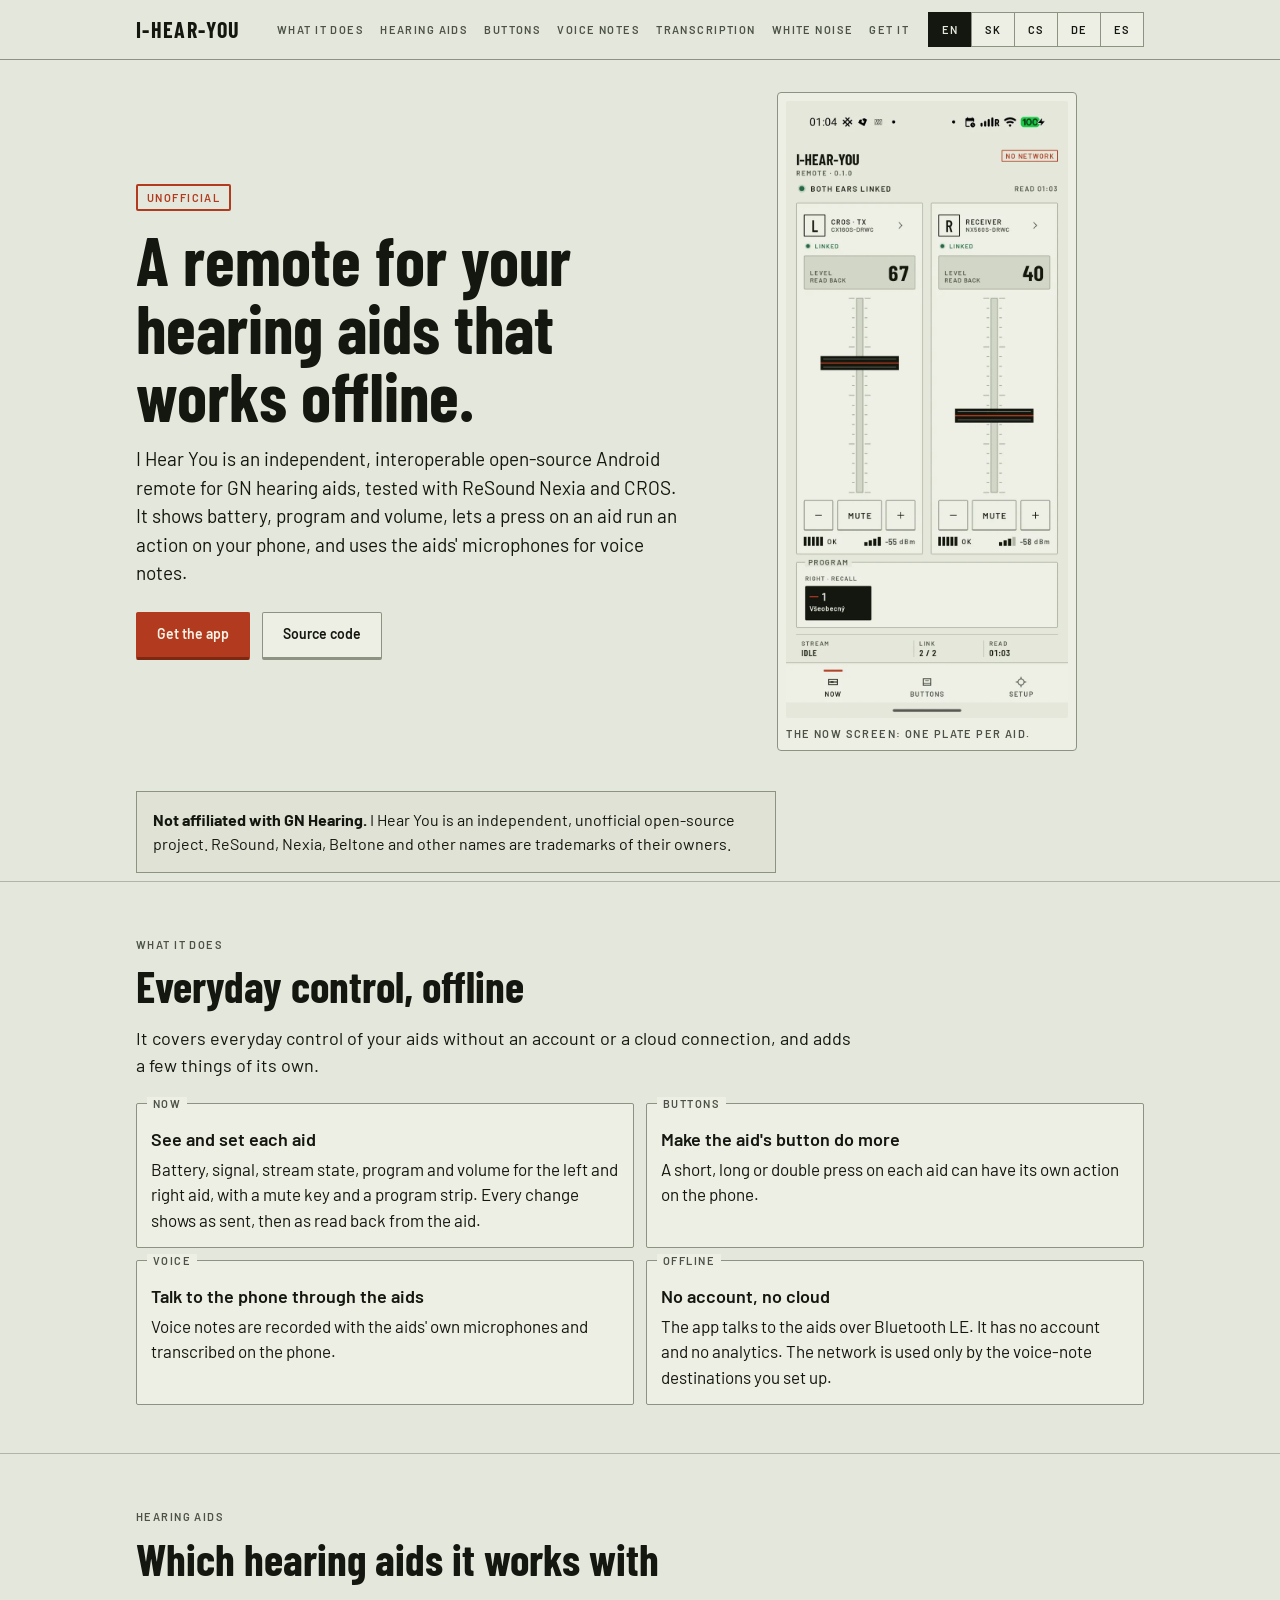
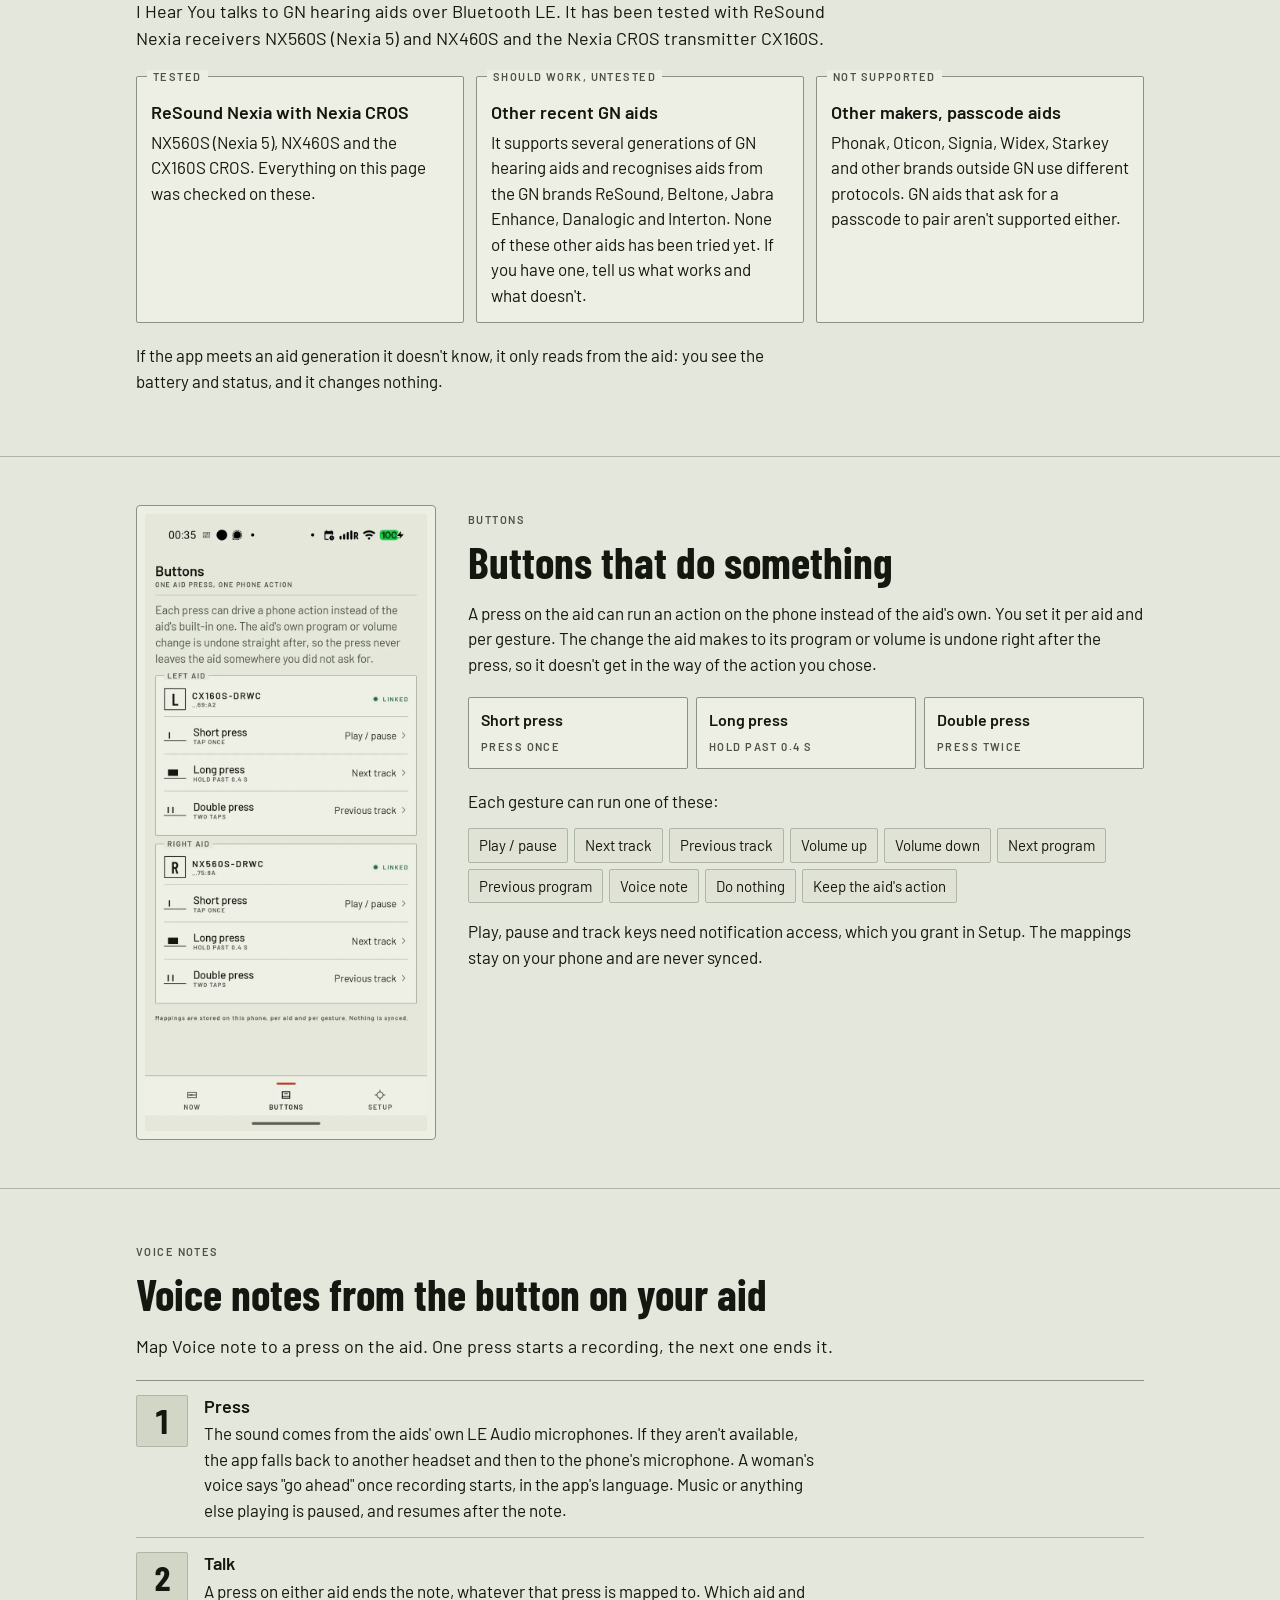
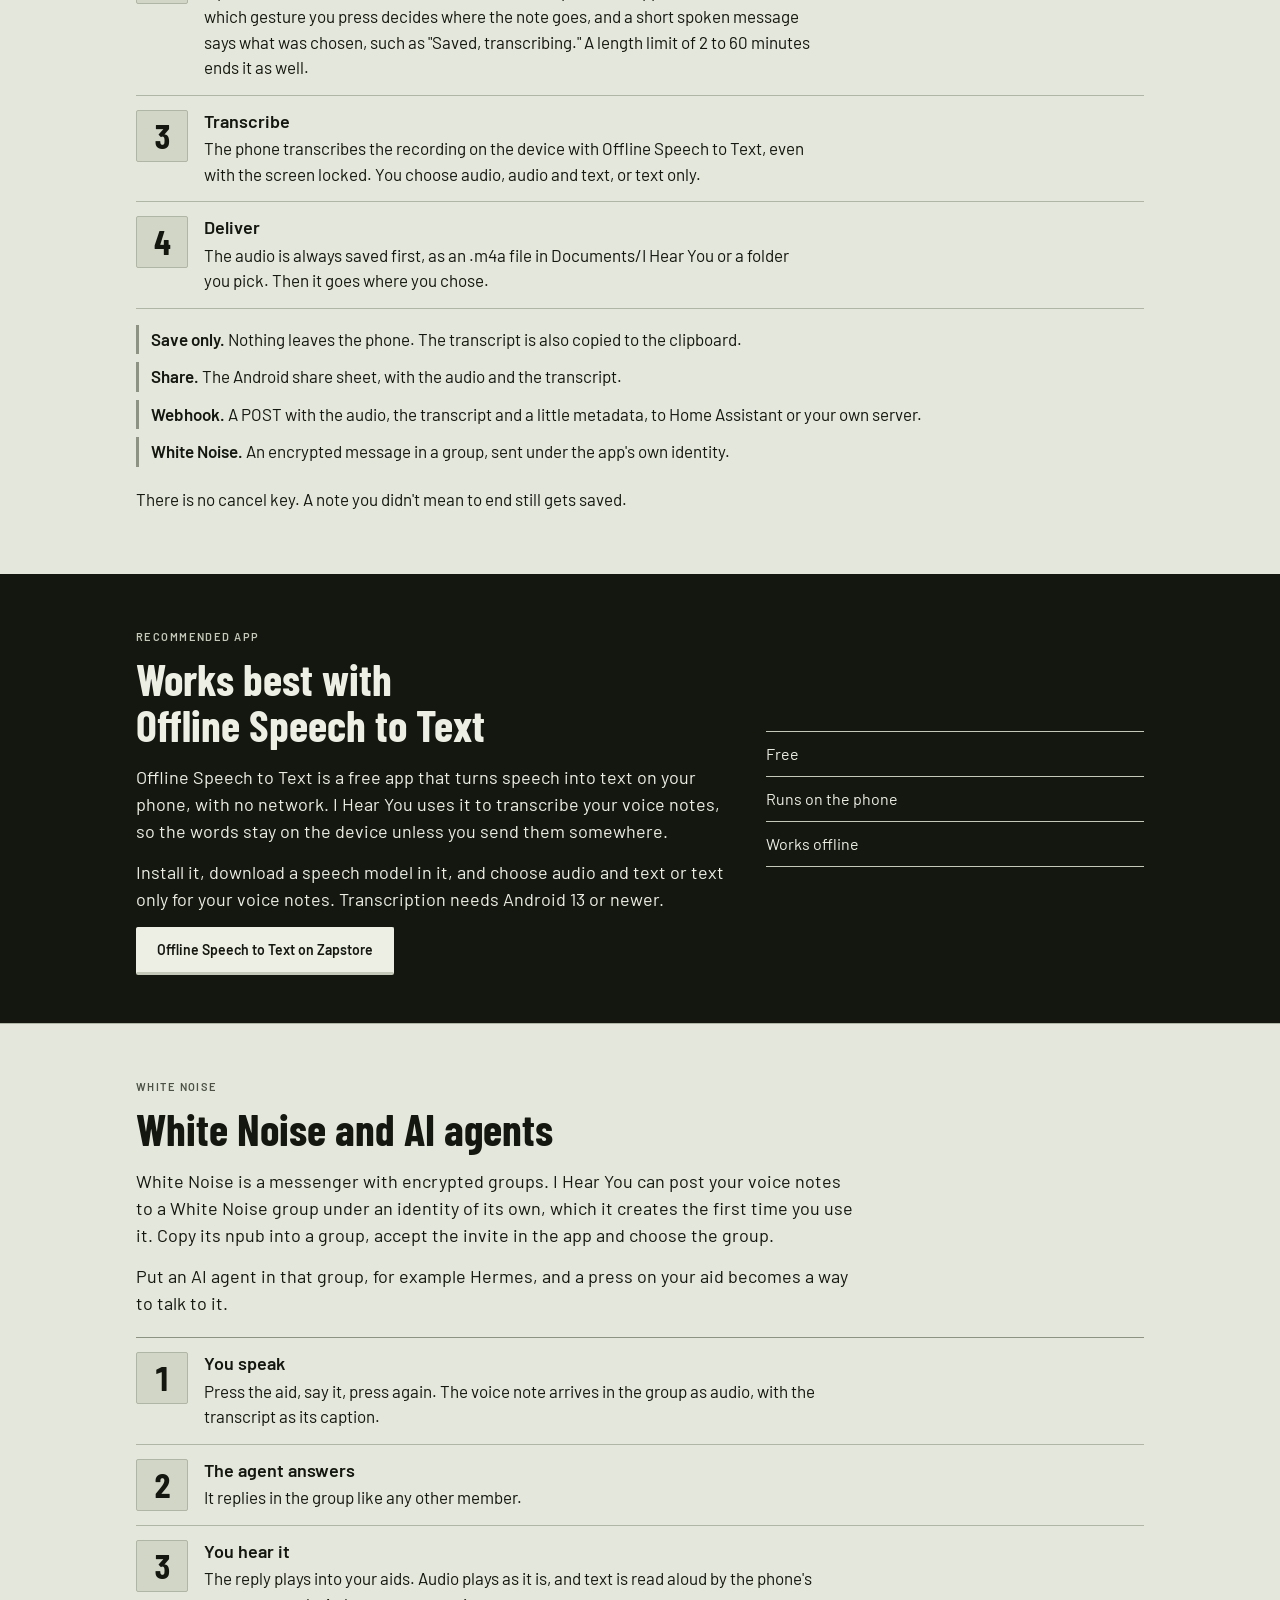
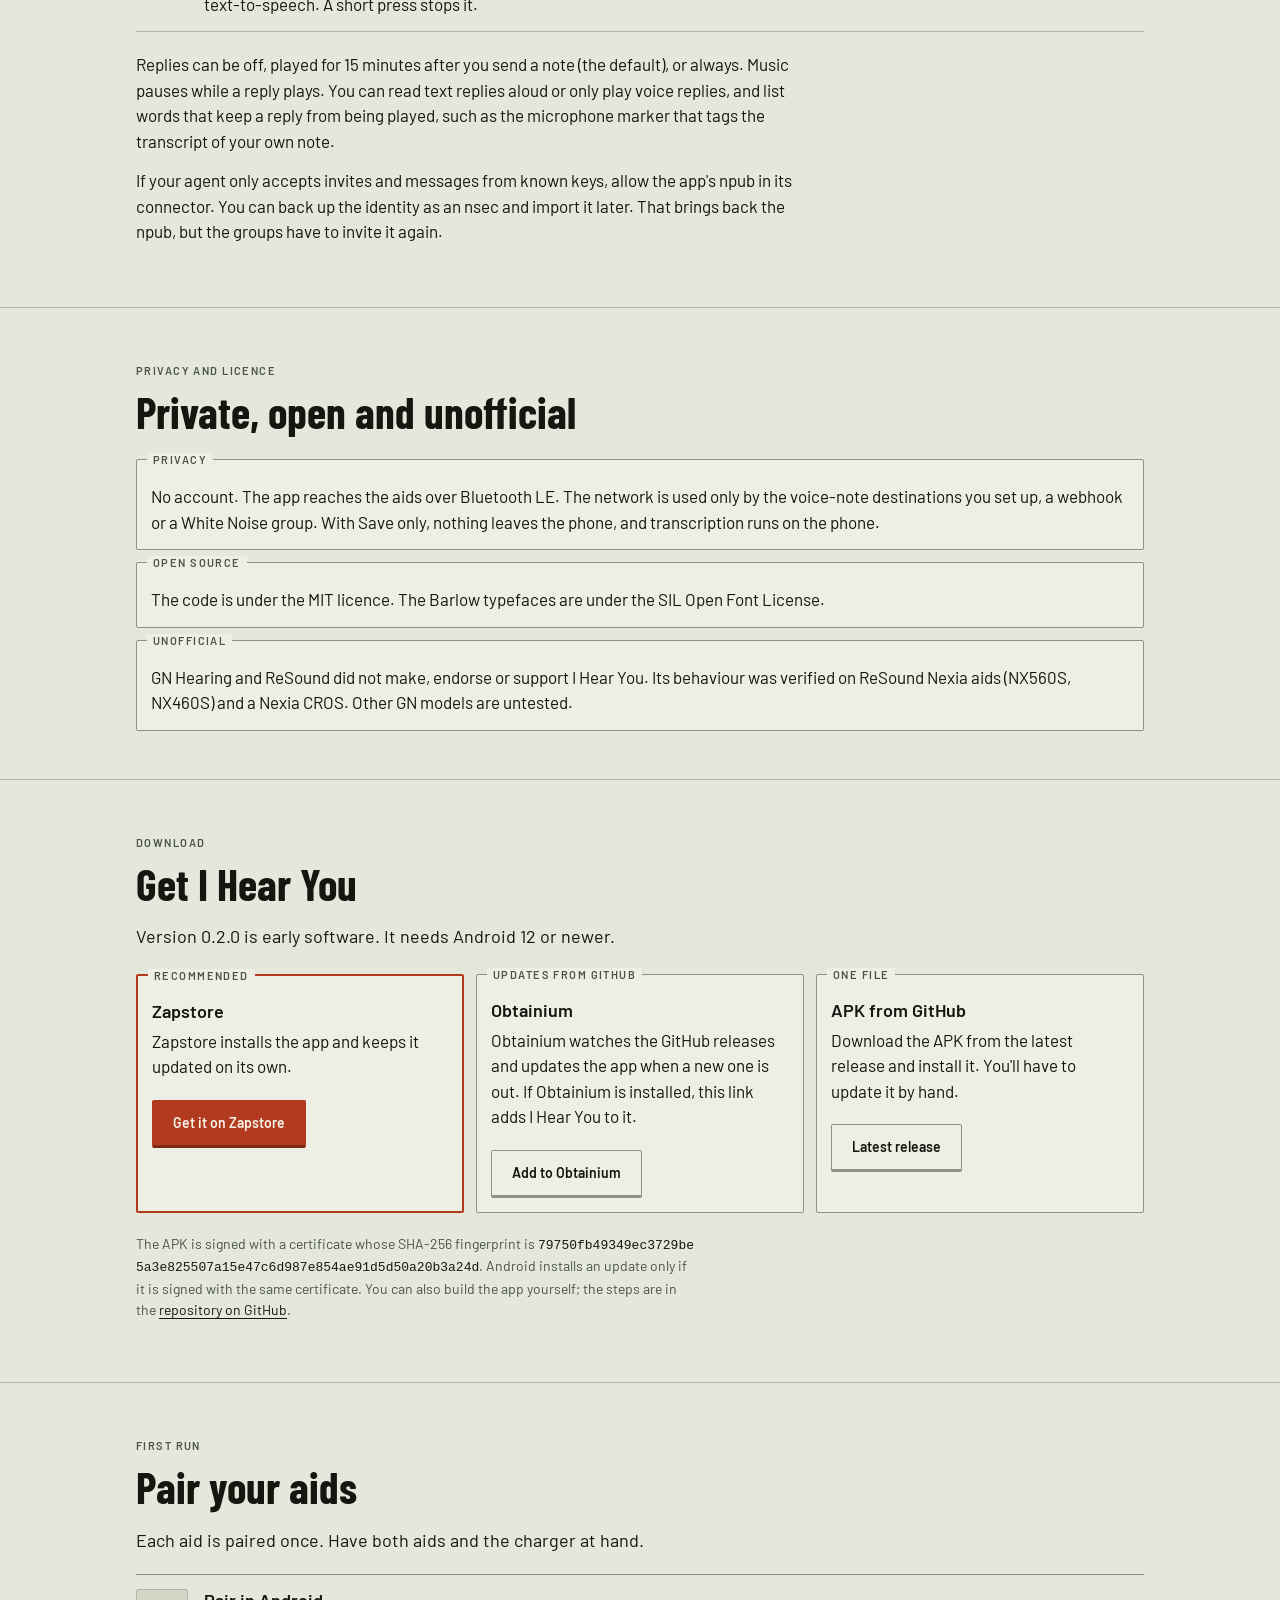
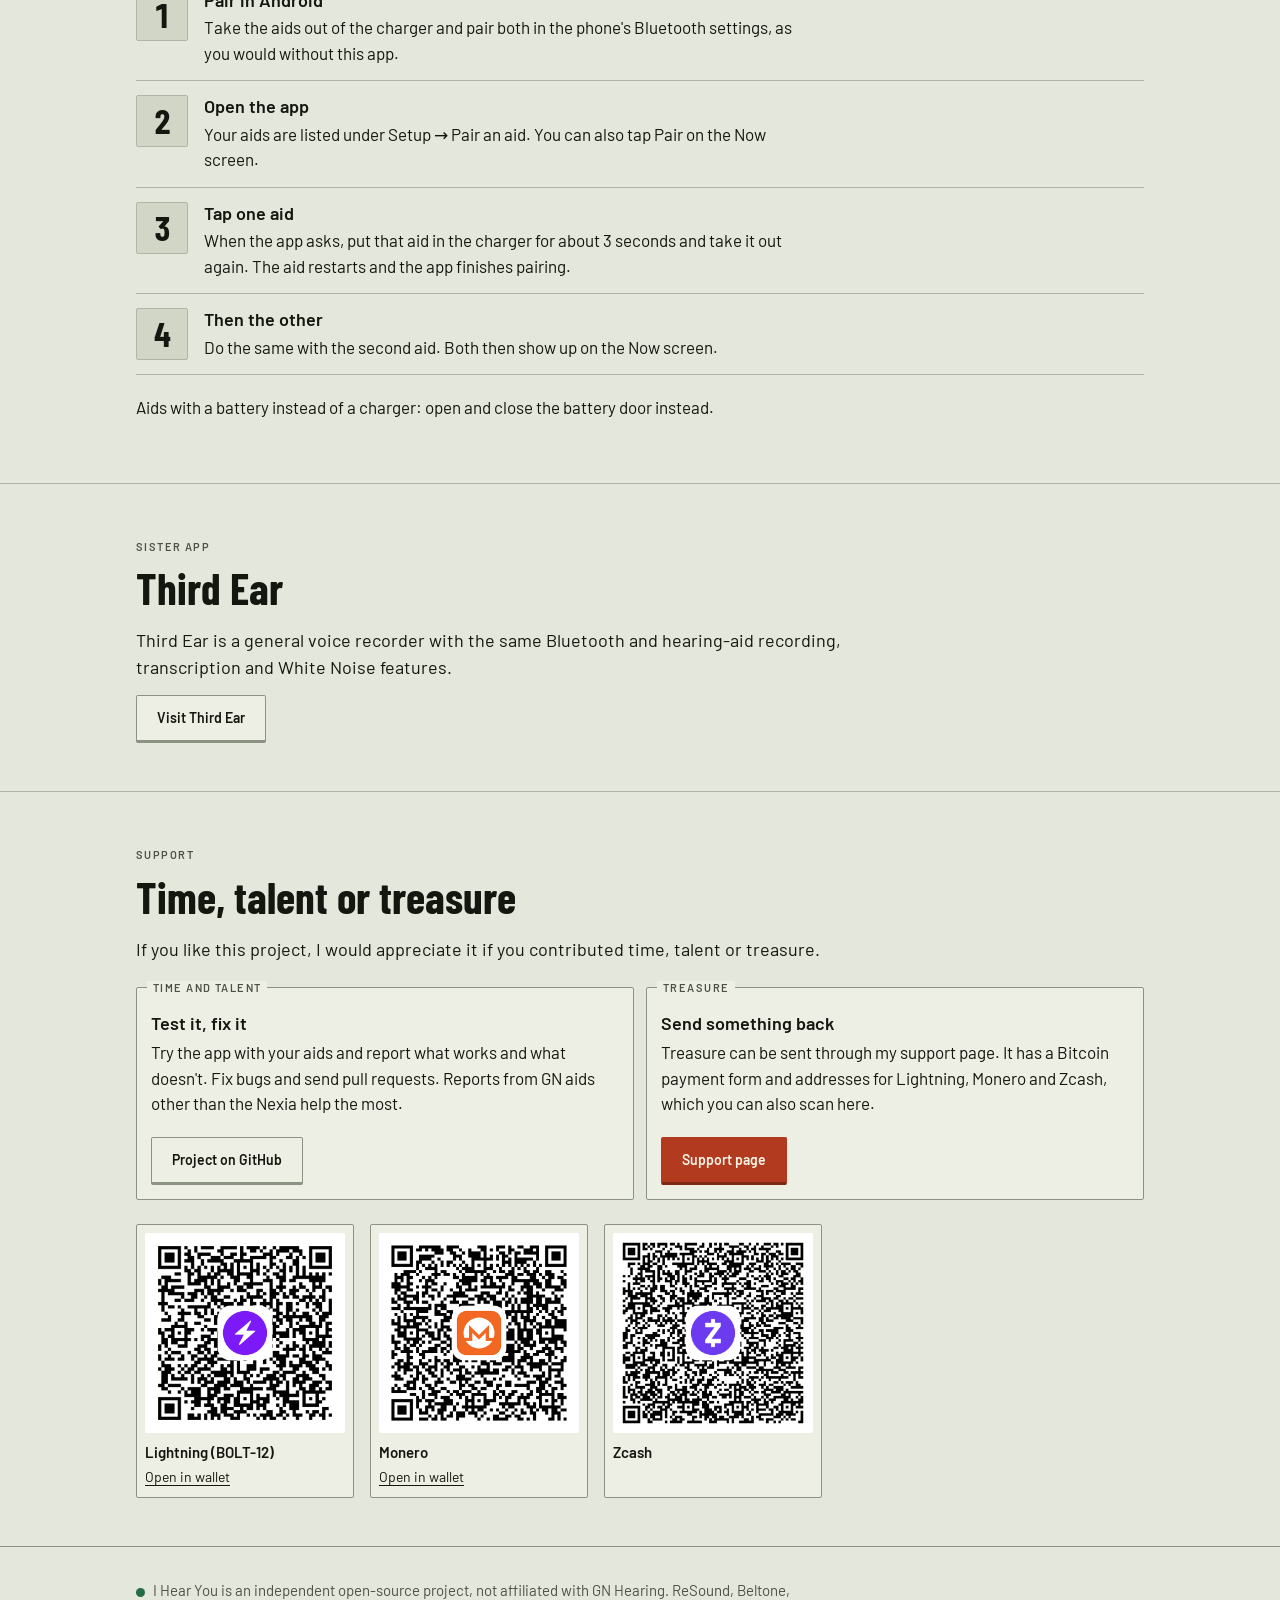
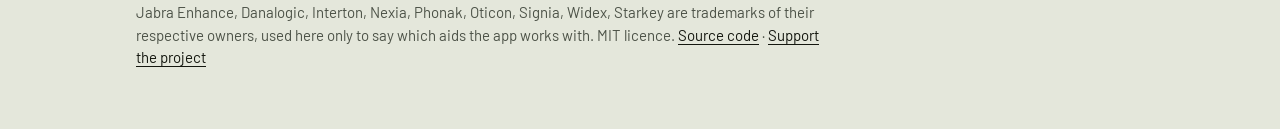
==== website/index.html @ fbbc18d4 "I-Hear-You 0.2.0 Open-source Android remote for GN hearing aids: volume, mute, programs, battery, th" ====
<!doctype html>
<html lang="en">
<head>
<meta charset="utf-8">
<meta name="viewport" content="width=device-width, initial-scale=1">
<title>I Hear You: an offline remote for GN / ReSound hearing aids</title>
<meta name="description" content="Independent, interoperable open-source Android remote for GN hearing aids; works with ReSound Nexia and CROS. No account, works offline. Button mapping, voice notes recorded through the aids, transcribed on the phone.">
<meta name="color-scheme" content="light dark">
<meta name="theme-color" content="#E4E7DB" media="(prefers-color-scheme: light)">
<meta name="theme-color" content="#15180F" media="(prefers-color-scheme: dark)">
<meta property="og:title" content="I Hear You: an offline remote for GN / ReSound hearing aids">
<meta property="og:description" content="Independent, interoperable open-source Android remote for GN hearing aids; works with ReSound Nexia and CROS. No account, works offline. Button mapping, voice notes recorded through the aids, transcribed on the phone.">
<meta property="og:type" content="website">
<link rel="canonical" href="https://jooray.github.io/i-hear-you/">
<link rel="alternate" hreflang="en" href="https://jooray.github.io/i-hear-you/">
<link rel="alternate" hreflang="sk" href="https://jooray.github.io/i-hear-you/sk/">
<link rel="alternate" hreflang="cs" href="https://jooray.github.io/i-hear-you/cs/">
<link rel="alternate" hreflang="de" href="https://jooray.github.io/i-hear-you/de/">
<link rel="alternate" hreflang="es" href="https://jooray.github.io/i-hear-you/es/">
<link rel="alternate" hreflang="x-default" href="https://jooray.github.io/i-hear-you/">
<link rel="preload" href="fonts/barlow_condensed_bold.ttf" as="font" type="font/ttf" crossorigin>
<link rel="stylesheet" href="css/site.css">
</head>
<body>
<a class="skip" href="#main">Skip to content</a>
<header class="top"><div class="wrap">
<a class="wordmark" href="#top" id="top">I-Hear-You</a>
<nav class="nav"><a href="#what">What it does</a><a href="#aids">Hearing aids</a><a href="#buttons">Buttons</a><a href="#voice">Voice notes</a><a href="#ostt">Transcription</a><a href="#whitenoise">White Noise</a><a href="#get">Get it</a></nav>
<div class="lang" role="group" aria-label="Language"><span aria-current="true" lang="en">EN</span><a href="sk/index.html" hreflang="sk" lang="sk" title="Slovenčina">SK</a><a href="cs/index.html" hreflang="cs" lang="cs" title="Čeština">CS</a><a href="de/index.html" hreflang="de" lang="de" title="Deutsch">DE</a><a href="es/index.html" hreflang="es" lang="es" title="Español">ES</a></div>
</div></header>
<main id="main">
<div class="hero"><div class="wrap">
<div>
<span class="stamp">Unofficial</span>
<h1>A remote for your hearing aids that works offline.</h1>
<p class="lead">I Hear You is an independent, interoperable open-source Android remote for GN hearing aids, tested with ReSound Nexia and CROS. It shows battery, program and volume, lets a press on an aid run an action on your phone, and uses the aids&#x27; microphones for voice notes.</p>
<div class="keys">
<a class="key primary" href="#get">Get the app</a>
<a class="key" href="https://github.com/jooray/i-hear-you">Source code</a></div>
</div>
<figure class="shot" style="margin:0 auto"><picture><source srcset="img/now-dark.webp" media="(prefers-color-scheme: dark)"><img src="img/now-light.webp" width="720" height="1575" alt="The Now screen of I Hear You: two aid channels at levels 67 and 40, mute and plus/minus keys, a program strip." decoding="async"></picture><figcaption class="label shot-cap">The Now screen: one plate per aid.</figcaption></figure>
</div></div>
<div class="notice-wrap"><div class="wrap"><p class="notice" role="note"><strong>Not affiliated with GN Hearing.</strong> I Hear You is an independent, unofficial open-source project. ReSound, Nexia, Beltone and other names are trademarks of their owners.</p></div></div>

<section id="what"><div class="wrap">
<span class="label">What it does</span>
<h2>Everyday control, offline</h2>
<p class="intro">It covers everyday control of your aids without an account or a cloud connection, and adds a few things of its own.</p>
<div class="grid two"><div class="plate"><span class="label">Now</span><h3>See and set each aid</h3><p>Battery, signal, stream state, program and volume for the left and right aid, with a mute key and a program strip. Every change shows as sent, then as read back from the aid.</p></div><div class="plate"><span class="label">Buttons</span><h3>Make the aid&#x27;s button do more</h3><p>A short, long or double press on each aid can have its own action on the phone.</p></div><div class="plate"><span class="label">Voice</span><h3>Talk to the phone through the aids</h3><p>Voice notes are recorded with the aids&#x27; own microphones and transcribed on the phone.</p></div><div class="plate"><span class="label">Offline</span><h3>No account, no cloud</h3><p>The app talks to the aids over Bluetooth LE. It has no account and no analytics. The network is used only by the voice-note destinations you set up.</p></div></div>
</div></section>

<section id="aids"><div class="wrap">
<span class="label">Hearing aids</span>
<h2>Which hearing aids it works with</h2>
<p class="intro">I Hear You talks to GN hearing aids over Bluetooth LE. It has been tested with ReSound Nexia receivers NX560S (Nexia 5) and NX460S and the Nexia CROS transmitter CX160S.</p>
<div class="grid three"><div class="plate"><span class="label">Tested</span><h3>ReSound Nexia with Nexia CROS</h3><p>NX560S (Nexia 5), NX460S and the CX160S CROS. Everything on this page was checked on these.</p></div><div class="plate"><span class="label">Should work, untested</span><h3>Other recent GN aids</h3><p>It supports several generations of GN hearing aids and recognises aids from the GN brands ReSound, Beltone, Jabra Enhance, Danalogic and Interton. None of these other aids has been tried yet. If you have one, tell us what works and what doesn&#x27;t.</p></div><div class="plate"><span class="label">Not supported</span><h3>Other makers, passcode aids</h3><p>Phonak, Oticon, Signia, Widex, Starkey and other brands outside GN use different protocols. GN aids that ask for a passcode to pair aren&#x27;t supported either.</p></div></div>
<p style="margin-top:20px">If the app meets an aid generation it doesn&#x27;t know, it only reads from the aid: you see the battery and status, and it changes nothing.</p>
</div></section>

<section id="buttons"><div class="wrap split rev">
<figure class="shot"><picture><source srcset="img/buttons-dark.webp" media="(prefers-color-scheme: dark)"><img src="img/buttons-light.webp" width="720" height="1575" alt="The Buttons screen: for the left and right aid, a short press mapped to play / pause, a long press to next track, a double press to previous track." loading="lazy" decoding="async"></picture></figure>
<div>
<span class="label">Buttons</span>
<h2>Buttons that do something</h2>
<p>A press on the aid can run an action on the phone instead of the aid&#x27;s own. You set it per aid and per gesture. The change the aid makes to its program or volume is undone right after the press, so it doesn&#x27;t get in the way of the action you chose.</p>
<ul class="gestures"><li><b>Short press</b><span class="label">press once</span></li><li><b>Long press</b><span class="label">hold past 0.4 s</span></li><li><b>Double press</b><span class="label">press twice</span></li></ul>
<p>Each gesture can run one of these:</p>
<ul class="chips"><li>Play / pause</li><li>Next track</li><li>Previous track</li><li>Volume up</li><li>Volume down</li><li>Next program</li><li>Previous program</li><li>Voice note</li><li>Do nothing</li><li>Keep the aid&#x27;s action</li></ul>
<p style="margin-top:16px">Play, pause and track keys need notification access, which you grant in Setup. The mappings stay on your phone and are never synced.</p>
</div>
</div></section>

<section id="voice"><div class="wrap">
<span class="label">Voice notes</span>
<h2>Voice notes from the button on your aid</h2>
<p class="intro">Map Voice note to a press on the aid. One press starts a recording, the next one ends it.</p>
<ol class="rows"><li><span class="num" aria-hidden="true">1</span><h3>Press</h3><p>The sound comes from the aids&#x27; own LE Audio microphones. If they aren&#x27;t available, the app falls back to another headset and then to the phone&#x27;s microphone. A woman&#x27;s voice says &quot;go ahead&quot; once recording starts, in the app&#x27;s language. Music or anything else playing is paused, and resumes after the note.</p></li><li><span class="num" aria-hidden="true">2</span><h3>Talk</h3><p>A press on either aid ends the note, whatever that press is mapped to. Which aid and which gesture you press decides where the note goes, and a short spoken message says what was chosen, such as &quot;Saved, transcribing.&quot; A length limit of 2 to 60 minutes ends it as well.</p></li><li><span class="num" aria-hidden="true">3</span><h3>Transcribe</h3><p>The phone transcribes the recording on the device with Offline Speech to Text, even with the screen locked. You choose audio, audio and text, or text only.</p></li><li><span class="num" aria-hidden="true">4</span><h3>Deliver</h3><p>The audio is always saved first, as an .m4a file in Documents/I Hear You or a folder you pick. Then it goes where you chose.</p></li></ol>
<ul class="dest"><li><b>Save only.</b> Nothing leaves the phone. The transcript is also copied to the clipboard.</li><li><b>Share.</b> The Android share sheet, with the audio and the transcript.</li><li><b>Webhook.</b> A POST with the audio, the transcript and a little metadata, to Home Assistant or your own server.</li><li><b>White Noise.</b> An encrypted message in a group, sent under the app&#x27;s own identity.</li></ul>
<p style="margin-top:20px">There is no cancel key. A note you didn&#x27;t mean to end still gets saved.</p>
</div></section>

<section id="ostt" class="band"><div class="wrap band-grid">
<div>
<span class="label">Recommended app</span>
<h2>Works best with Offline Speech to Text</h2>
<p>Offline Speech to Text is a free app that turns speech into text on your phone, with no network. I Hear You uses it to transcribe your voice notes, so the words stay on the device unless you send them somewhere.</p>
<p>Install it, download a speech model in it, and choose audio and text or text only for your voice notes. Transcription needs Android 13 or newer.</p>
<div class="keys"><a class="key" href="https://zapstore.dev/apps/app.offlinespeechtotext">Offline Speech to Text on Zapstore</a></div>
</div>
<ul><li>Free</li><li>Runs on the phone</li><li>Works offline</li></ul>
</div></section>

<section id="whitenoise"><div class="wrap">
<span class="label">White Noise</span>
<h2>White Noise and AI agents</h2>
<p class="intro">White Noise is a messenger with encrypted groups. I Hear You can post your voice notes to a White Noise group under an identity of its own, which it creates the first time you use it. Copy its npub into a group, accept the invite in the app and choose the group.</p>
<p class="intro">Put an AI agent in that group, for example Hermes, and a press on your aid becomes a way to talk to it.</p>
<ol class="rows"><li><span class="num" aria-hidden="true">1</span><h3>You speak</h3><p>Press the aid, say it, press again. The voice note arrives in the group as audio, with the transcript as its caption.</p></li><li><span class="num" aria-hidden="true">2</span><h3>The agent answers</h3><p>It replies in the group like any other member.</p></li><li><span class="num" aria-hidden="true">3</span><h3>You hear it</h3><p>The reply plays into your aids. Audio plays as it is, and text is read aloud by the phone&#x27;s text-to-speech. A short press stops it.</p></li></ol>
<p style="margin-top:20px">Replies can be off, played for 15 minutes after you send a note (the default), or always. Music pauses while a reply plays. You can read text replies aloud or only play voice replies, and list words that keep a reply from being played, such as the microphone marker that tags the transcript of your own note.</p>
<p>If your agent only accepts invites and messages from known keys, allow the app&#x27;s npub in its connector. You can back up the identity as an nsec and import it later. That brings back the npub, but the groups have to invite it again.</p>
</div></section>

<section id="privacy"><div class="wrap">
<span class="label">Privacy and licence</span>
<h2>Private, open and unofficial</h2>
<div class="grid"><div class="plate"><span class="label">Privacy</span><p>No account. The app reaches the aids over Bluetooth LE. The network is used only by the voice-note destinations you set up, a webhook or a White Noise group. With Save only, nothing leaves the phone, and transcription runs on the phone.</p></div><div class="plate"><span class="label">Open source</span><p>The code is under the MIT licence. The Barlow typefaces are under the SIL Open Font License.</p></div><div class="plate"><span class="label">Unofficial</span><p>GN Hearing and ReSound did not make, endorse or support I Hear You. Its behaviour was verified on ReSound Nexia aids (NX560S, NX460S) and a Nexia CROS. Other GN models are untested.</p></div></div>
</div></section>

<section id="get"><div class="wrap">
<span class="label">Download</span>
<h2>Get I Hear You</h2>
<p class="intro">Version 0.2.0 is early software. It needs Android 12 or newer.</p>
<div class="grid three"><div class="plate pick"><span class="label">Recommended</span><h3>Zapstore</h3><p>Zapstore installs the app and keeps it updated on its own.</p><p><a class="key primary" href="https://zapstore.dev/apps/app.ihearyou">Get it on Zapstore</a></p></div><div class="plate"><span class="label">Updates from GitHub</span><h3>Obtainium</h3><p>Obtainium watches the GitHub releases and updates the app when a new one is out. If Obtainium is installed, this link adds I Hear You to it.</p><p><a class="key" href="obtainium://add/https://github.com/jooray/i-hear-you">Add to Obtainium</a></p></div><div class="plate"><span class="label">One file</span><h3>APK from GitHub</h3><p>Download the APK from the latest release and install it. You&#x27;ll have to update it by hand.</p><p><a class="key" href="https://github.com/jooray/i-hear-you/releases/latest">Latest release</a></p></div></div>
<p class="fine">The APK is signed with a certificate whose SHA-256 fingerprint is <code>79750fb49349ec3729be5a3e825507a15e47c6d987e854ae91d5d50a20b3a24d</code>. Android installs an update only if it is signed with the same certificate. You can also build the app yourself; the steps are in the <a href="https://github.com/jooray/i-hear-you">repository on GitHub</a>.</p>
</div></section>

<section id="pair"><div class="wrap">
<span class="label">First run</span>
<h2>Pair your aids</h2>
<p class="intro">Each aid is paired once. Have both aids and the charger at hand.</p>
<ol class="rows"><li><span class="num" aria-hidden="true">1</span><h3>Pair in Android</h3><p>Take the aids out of the charger and pair both in the phone&#x27;s Bluetooth settings, as you would without this app.</p></li><li><span class="num" aria-hidden="true">2</span><h3>Open the app</h3><p>Your aids are listed under Setup → Pair an aid. You can also tap Pair on the Now screen.</p></li><li><span class="num" aria-hidden="true">3</span><h3>Tap one aid</h3><p>When the app asks, put that aid in the charger for about 3 seconds and take it out again. The aid restarts and the app finishes pairing.</p></li><li><span class="num" aria-hidden="true">4</span><h3>Then the other</h3><p>Do the same with the second aid. Both then show up on the Now screen.</p></li></ol>
<p style="margin-top:20px">Aids with a battery instead of a charger: open and close the battery door instead.</p>
</div></section>

<section id="third"><div class="wrap">
<span class="label">Sister app</span>
<h2>Third Ear</h2>
<p class="intro">Third Ear is a general voice recorder with the same Bluetooth and hearing-aid recording, transcription and White Noise features.</p>
<div class="keys"><a class="key" href="https://jooray.github.io/third-ear/">Visit Third Ear</a></div>
</div></section>
<section id="support"><div class="wrap">
<span class="label">Support</span>
<h2>Time, talent or treasure</h2>
<p class="intro">If you like this project, I would appreciate it if you contributed time, talent or treasure.</p>
<div class="grid two"><div class="plate"><span class="label">Time and talent</span><h3>Test it, fix it</h3><p>Try the app with your aids and report what works and what doesn&#x27;t. Fix bugs and send pull requests. Reports from GN aids other than the Nexia help the most.</p><p><a class="key" href="https://github.com/jooray/i-hear-you">Project on GitHub</a></p></div><div class="plate"><span class="label">Treasure</span><h3>Send something back</h3><p>Treasure can be sent through my support page. It has a Bitcoin payment form and addresses for Lightning, Monero and Zcash, which you can also scan here.</p><p><a class="key primary" href="https://juraj.bednar.io/en/support-me/">Support page</a></p></div></div>
<ul class="qr"><li><img src="img/qr-lightning-en.png" width="200" height="200" alt="QR code: Lightning BOLT-12 offer" loading="lazy" decoding="async"><b>Lightning (BOLT-12)</b><a href="lightning:lno1pg98xatswphhyapqg48pvggz7yjxhrlfqjju2xf4qnvqd9fjk8acdy4cf7e7kep33vspyw8kplcs">Open in wallet</a></li><li><img src="img/qr-monero.png" width="200" height="200" alt="QR code: Monero address" loading="lazy" decoding="async"><b>Monero</b><a href="monero:89jGcmA65CReki73oLFvxHUzyR45wMqTN8G93ZYRizWVF2XUQgYKbPLGQYgxj2YjX4fxAUPQ7tLr4ATP7fpR4dSeHH3r9iH">Open in wallet</a></li><li><img src="img/qr-zcash.png" width="200" height="200" alt="QR code: Zcash address" loading="lazy" decoding="async"><b>Zcash</b></li></ul>
</div></section>
</main>
<footer><div class="wrap">
<p><span class="tick" aria-hidden="true"></span>I Hear You is an independent open-source project, not affiliated with GN Hearing. ReSound, Beltone, Jabra Enhance, Danalogic, Interton, Nexia, Phonak, Oticon, Signia, Widex, Starkey are trademarks of their respective owners, used here only to say which aids the app works with. MIT licence. <a href="https://github.com/jooray/i-hear-you">Source code</a> · <a href="#support">Support the project</a></p>
</div></footer>
</body>
</html>
---- website/css/site.css ----
/* I Hear You website. Palette and type follow DESIGN.md ("The Sealed Meter"). */
@font-face{font-family:"Barlow";font-weight:400;font-style:normal;font-display:swap;src:url(../fonts/barlow_regular.ttf) format("truetype")}
@font-face{font-family:"Barlow";font-weight:600;font-style:normal;font-display:swap;src:url(../fonts/barlow_semibold.ttf) format("truetype")}
@font-face{font-family:"Barlow";font-weight:700;font-style:normal;font-display:swap;src:url(../fonts/barlow_bold.ttf) format("truetype")}
@font-face{font-family:"Barlow Condensed";font-weight:600;font-style:normal;font-display:swap;src:url(../fonts/barlow_condensed_semibold.ttf) format("truetype")}
@font-face{font-family:"Barlow Condensed";font-weight:700;font-style:normal;font-display:swap;src:url(../fonts/barlow_condensed_bold.ttf) format("truetype")}

:root{
  --ground:#E4E7DB;--plate:#EDEFE5;--plate-alt:#DFE2D5;--recess:#D2D6C7;
  --ink:#14170F;--ink-muted:#4C5247;--rule:#B0B6A6;--rule-strong:#8C9383;
  --seal:#B23A1E;--on-seal:#F7F4E7;--live:#256B45;
  --band:#14170F;--on-band:#EDEFE5;--on-band-muted:#C3C8B8;
  --shot-rule:#B0B6A6;
}
@media (prefers-color-scheme:dark){
  :root:not([data-theme="light"]){
    --ground:#15180F;--plate:#1C2016;--plate-alt:#222719;--recess:#0F120B;
    --ink:#ECE9DA;--ink-muted:#A9AE9F;--rule:#3B4134;--rule-strong:#59604E;
    --seal:#E8633F;--on-seal:#15180F;--live:#74C596;
    --band:#ECE9DA;--on-band:#15180F;--on-band-muted:#3B4134;
  }
}
*{box-sizing:border-box}
html{-webkit-text-size-adjust:100%;scroll-behavior:smooth}
body{margin:0;background:var(--ground);color:var(--ink);font:400 17px/1.5 "Barlow",system-ui,sans-serif;overflow-x:hidden}
img{max-width:100%;height:auto;display:block}
a{color:var(--ink);text-decoration-thickness:1px;text-underline-offset:3px}
a:hover{text-decoration-thickness:2px}
:focus-visible{outline:3px solid var(--seal);outline-offset:2px}
.skip{position:absolute;left:-999px;top:0;background:var(--ink);color:var(--ground);padding:10px 14px;z-index:10}
.skip:focus{left:0}
.wrap{max-width:1040px;margin:0 auto;padding:0 16px}

/* header */
.top{border-bottom:1px solid var(--rule-strong)}
.top .wrap{display:flex;flex-wrap:wrap;align-items:center;gap:8px 20px;padding-top:12px;padding-bottom:12px}
.wordmark{font:700 22px/1.1 "Barlow Condensed",sans-serif;letter-spacing:.06em;text-decoration:none;text-transform:uppercase;margin-right:auto}
.nav{display:flex;flex-wrap:wrap;gap:4px 16px;font:600 11px/1 "Barlow",sans-serif;letter-spacing:.13em;text-transform:uppercase}
.nav a{text-decoration:none;color:var(--ink-muted);padding:10px 0}
.nav a:hover{color:var(--ink);text-decoration:underline}
.lang{display:flex;gap:0;font:600 11px/1 "Barlow",sans-serif;letter-spacing:.13em}
.lang a,.lang span{padding:11px 10px;border:1px solid var(--rule-strong);margin-left:-1px;text-decoration:none;min-width:44px;text-align:center;background:var(--plate)}
.lang span{background:var(--ink);color:var(--ground);border-color:var(--ink)}
.lang a:hover{background:var(--plate-alt)}

/* label, stamp, keys */
.label{font:600 11px/1.4 "Barlow",sans-serif;letter-spacing:.13em;text-transform:uppercase;color:var(--ink-muted)}
.stamp{display:inline-block;border:2px solid var(--seal);color:var(--seal);font:600 11px/1 "Barlow",sans-serif;letter-spacing:.13em;text-transform:uppercase;padding:6px 9px;border-radius:2px}
.key{display:inline-flex;align-items:center;justify-content:center;min-height:48px;padding:0 20px;background:var(--plate);color:var(--ink);border:1px solid var(--rule-strong);border-bottom:3px solid var(--rule-strong);border-radius:2px;font:600 14px/1.2 "Barlow",sans-serif;text-decoration:none;text-align:center}
.key:hover{background:var(--plate-alt);text-decoration:none}
.key:active{transform:translateY(2px);border-bottom-width:1px}
.key.primary{background:var(--seal);color:var(--on-seal);border-color:var(--seal);border-bottom-color:#7c2812}
.key.primary:hover{filter:brightness(1.06)}
.key.off{opacity:.62;pointer-events:none;border-style:dashed}
.keys{display:flex;flex-wrap:wrap;gap:12px}

/* hero */
.hero{padding:32px 0 40px}
.hero .wrap{display:grid;grid-template-columns:minmax(0,1fr);gap:32px}
.hero h1{font:700 clamp(40px,9vw,68px)/1 "Barlow Condensed",sans-serif;margin:14px 0 16px;text-wrap:balance}
.lead{font-size:19px;max-width:34em;margin:0 0 24px}
.shot{border:1px solid var(--rule-strong);border-radius:4px;background:var(--plate);padding:8px;max-width:300px;width:100%;margin:0 auto}
.shot img{border-radius:2px}
.shot-cap{margin-top:8px}
@media(min-width:780px){
  .hero .wrap{grid-template-columns:minmax(0,1.25fr) minmax(0,1fr);align-items:center}
  .shot{margin:0 0 0 auto}
}

/* notice */
.notice{border:1px solid var(--rule-strong);background:var(--plate-alt);padding:16px;margin:0 0 0;font-size:16px}
.notice strong{font-weight:700}
.notice-wrap{padding:0 0 8px}

/* sections */
section{padding:48px 0;border-top:1px solid var(--rule)}
h2{font:700 clamp(30px,6vw,44px)/1.05 "Barlow Condensed",sans-serif;margin:8px 0 16px;text-wrap:balance}
h3{font:600 18px/1.25 "Barlow",sans-serif;margin:0 0 6px}
p{margin:0 0 14px;max-width:40em}
.intro{font-size:18px;max-width:40em}
.grid{display:grid;grid-template-columns:minmax(0,1fr);gap:12px;margin-top:24px}
@media(min-width:640px){.grid.two{grid-template-columns:repeat(2,minmax(0,1fr))}}
@media(min-width:900px){.grid.four{grid-template-columns:repeat(4,minmax(0,1fr))}}
.plate{position:relative;border:1px solid var(--rule-strong);background:var(--plate);border-radius:2px;padding:24px 14px 14px}
.plate>.label{position:absolute;top:-7px;left:10px;background:var(--plate);padding:0 6px;line-height:14px}
.plate p:last-child{margin-bottom:0}
.plate p{max-width:none}

.split{display:grid;grid-template-columns:minmax(0,1fr);gap:32px;align-items:start}
@media(min-width:780px){.split{grid-template-columns:minmax(0,1fr) 300px}.split.rev{grid-template-columns:300px minmax(0,1fr)}.split.rev .shot{order:-1}}
.split .shot{margin:0}

.rows{list-style:none;margin:20px 0 0;padding:0;border-top:1px solid var(--rule-strong)}
.rows li{display:grid;grid-template-columns:auto minmax(0,1fr);gap:4px 16px;padding:14px 0;border-bottom:1px solid var(--rule)}
.rows .num{grid-row:span 2;min-width:52px;height:52px;display:flex;align-items:center;justify-content:center;background:var(--recess);border:1px solid var(--rule);border-radius:2px;font:700 34px/1 "Barlow Condensed",sans-serif;font-feature-settings:"tnum"}
.rows p{margin:0;max-width:36em}
.rows h3{margin:0}
.gestures{display:grid;gap:8px;margin:20px 0;padding:0;list-style:none}
@media(min-width:560px){.gestures{grid-template-columns:repeat(3,minmax(0,1fr))}}
.gestures li{border:1px solid var(--rule-strong);background:var(--plate);padding:10px 12px;border-radius:2px}
.gestures b{display:block;font-weight:600;font-size:16px}
.chips{display:flex;flex-wrap:wrap;gap:6px;list-style:none;margin:8px 0 0;padding:0}
.chips li{background:var(--plate-alt);border:1px solid var(--rule);padding:5px 10px;font-size:15px;border-radius:2px}
.dest{margin:16px 0 0;padding:0;list-style:none;display:grid;gap:8px}
.dest li{border-left:3px solid var(--rule-strong);padding:2px 0 2px 12px}
.dest b{font-weight:600}

/* OSTT band */
.band{background:var(--band);color:var(--on-band);border-top:0;border-bottom:0}
.band h2{color:var(--on-band)}
.band .label{color:var(--on-band-muted)}
.band p{font-size:18px}
.band .key{background:var(--on-band);color:var(--band);border-color:var(--on-band);border-bottom-color:var(--on-band-muted)}
.band .key:hover{background:var(--plate-alt)}
.band .stamp{border-color:var(--on-band);color:var(--on-band)}
.band-grid{display:grid;grid-template-columns:minmax(0,1fr);gap:24px}
@media(min-width:780px){.band-grid{grid-template-columns:minmax(0,1.6fr) minmax(0,1fr);align-items:center}}
.band ul{margin:0;padding:0;list-style:none;border-top:1px solid var(--on-band-muted)}
.band li{padding:10px 0;border-bottom:1px solid var(--on-band-muted);font-size:16px}

/* get */
.get-note{color:var(--ink-muted);font-size:15px}
.dl{display:grid;grid-template-columns:minmax(0,1fr);gap:12px;margin-top:20px}
@media(min-width:640px){.dl{grid-template-columns:repeat(2,minmax(0,1fr))}}

footer{border-top:1px solid var(--rule-strong);padding:32px 0 48px;font-size:15px;color:var(--ink-muted)}
footer p{max-width:46em}
footer a{color:var(--ink)}
.tick{display:inline-block;width:9px;height:9px;border-radius:50%;background:var(--live);margin-right:8px;vertical-align:middle}

@media(prefers-reduced-motion:reduce){html{scroll-behavior:auto}.key:active{transform:none}}

/* hearing aids, install, pairing, support */
@media(min-width:860px){.grid.three{grid-template-columns:repeat(3,minmax(0,1fr))}}
.plate .key{margin-top:6px}
.plate.pick{border-color:var(--seal);border-width:2px}
.fine{color:var(--ink-muted);font-size:14px;margin-top:20px}
.fine code{font:13px/1.5 ui-monospace,SFMono-Regular,Menlo,monospace;word-break:break-all;color:var(--ink)}
.qr{display:flex;flex-wrap:wrap;gap:16px;list-style:none;margin:24px 0 0;padding:0}
.qr li{border:1px solid var(--rule-strong);background:var(--plate);border-radius:2px;padding:8px;width:218px}
.qr img{width:200px;height:200px;background:#fff;border-radius:2px}
.qr b{display:block;font-weight:600;font-size:15px;margin-top:8px}
.qr a{font-size:14px}
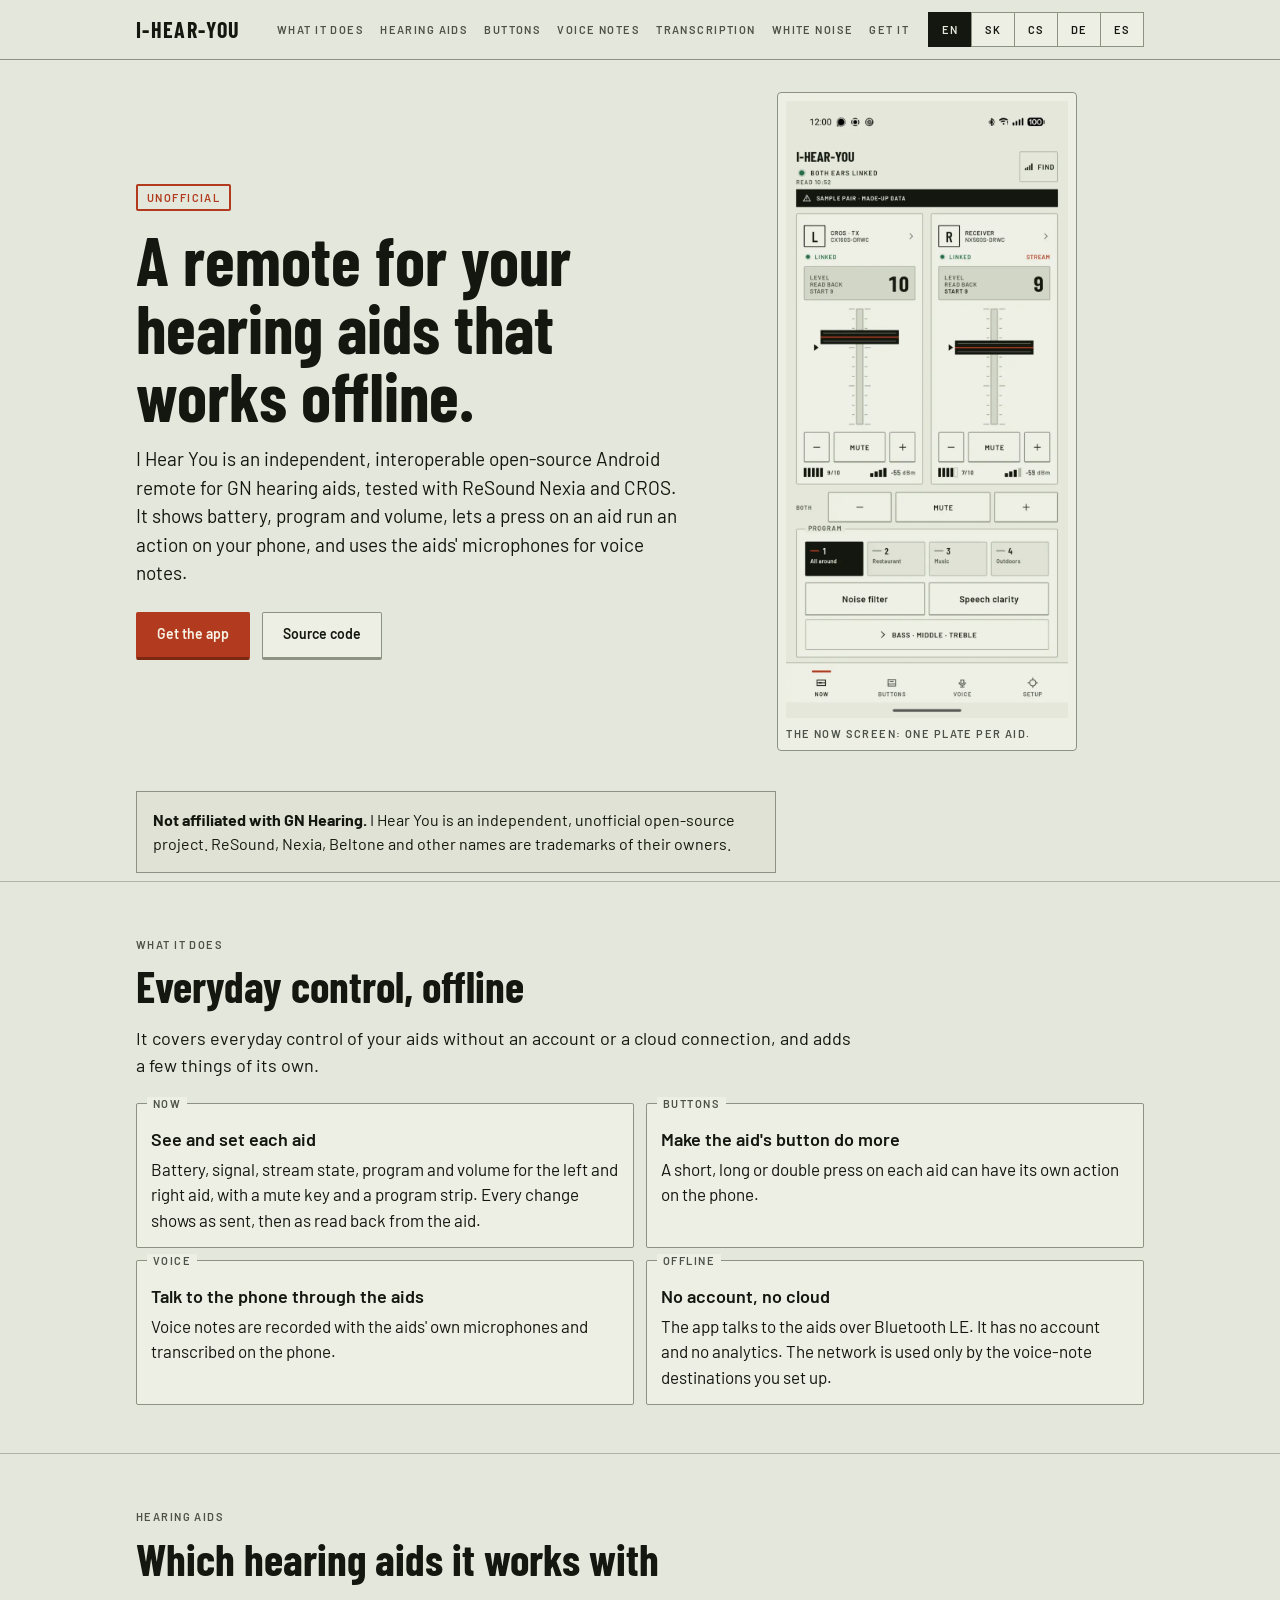
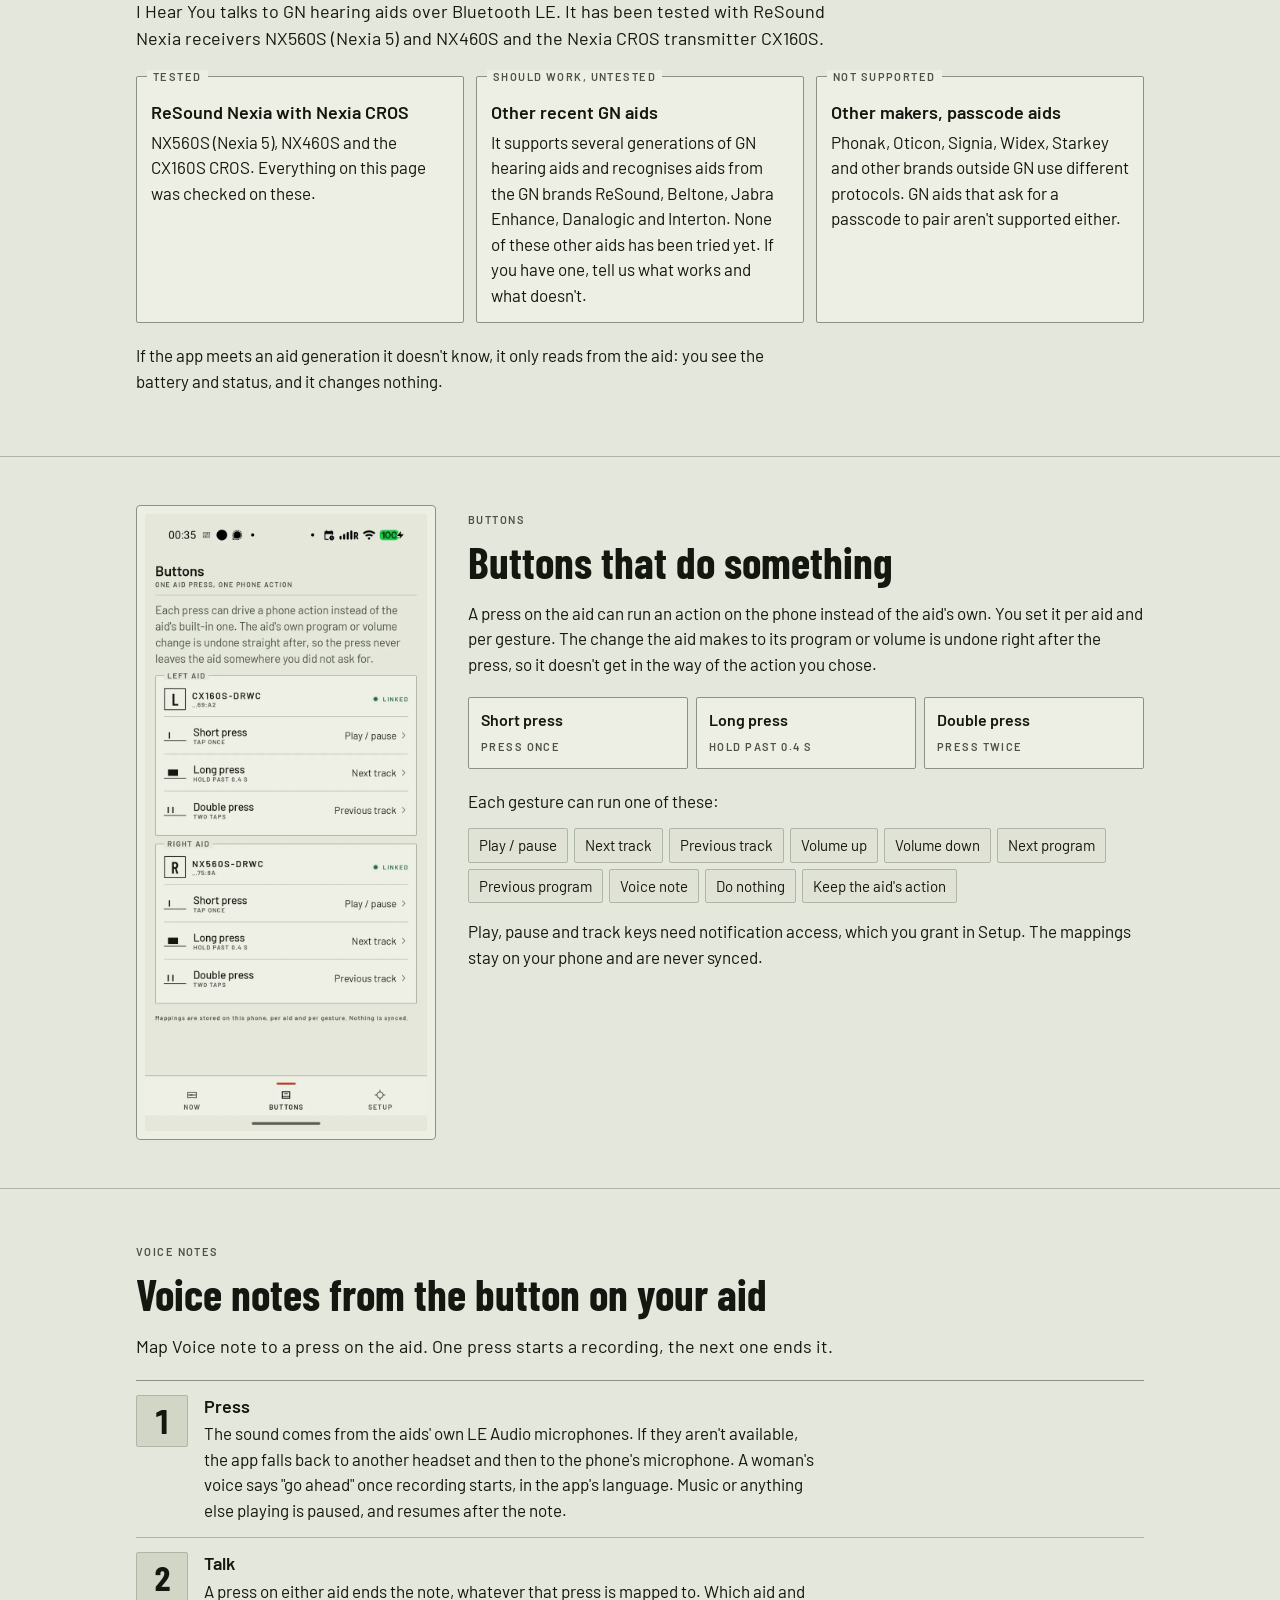
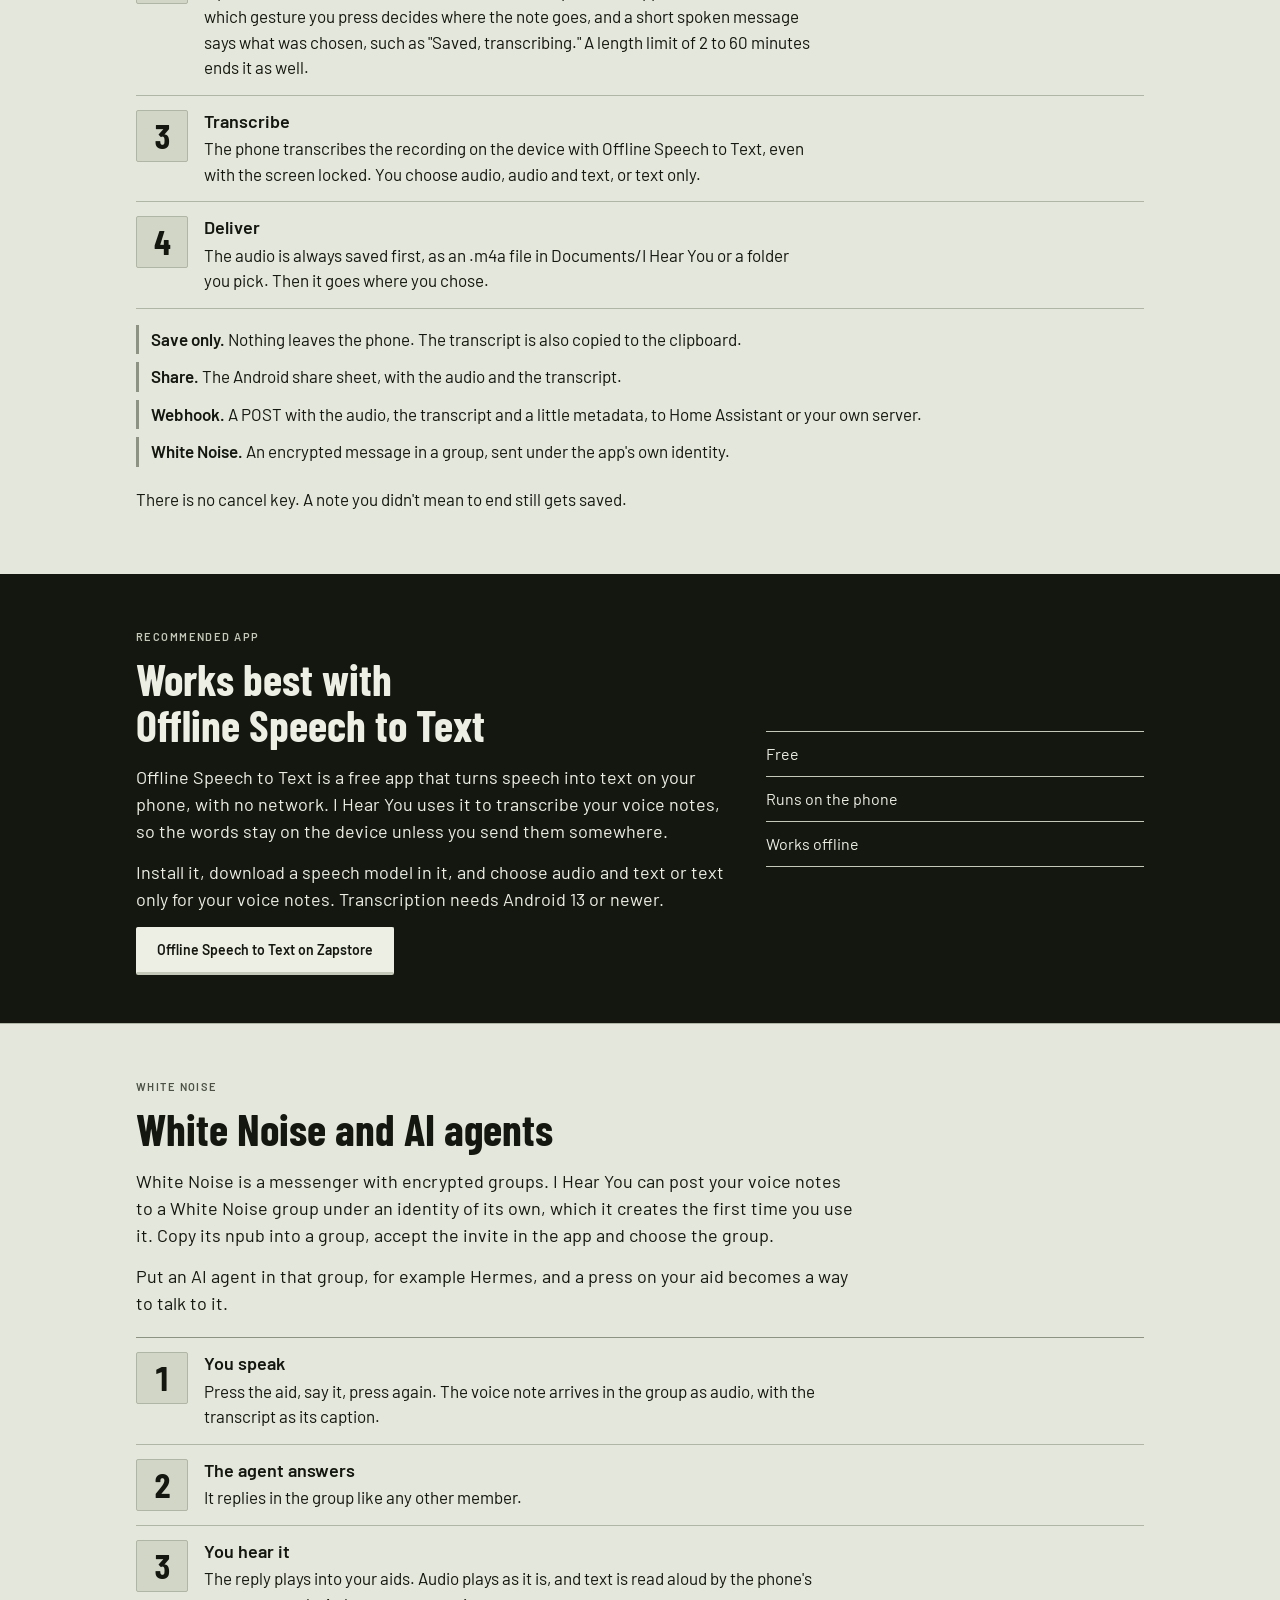
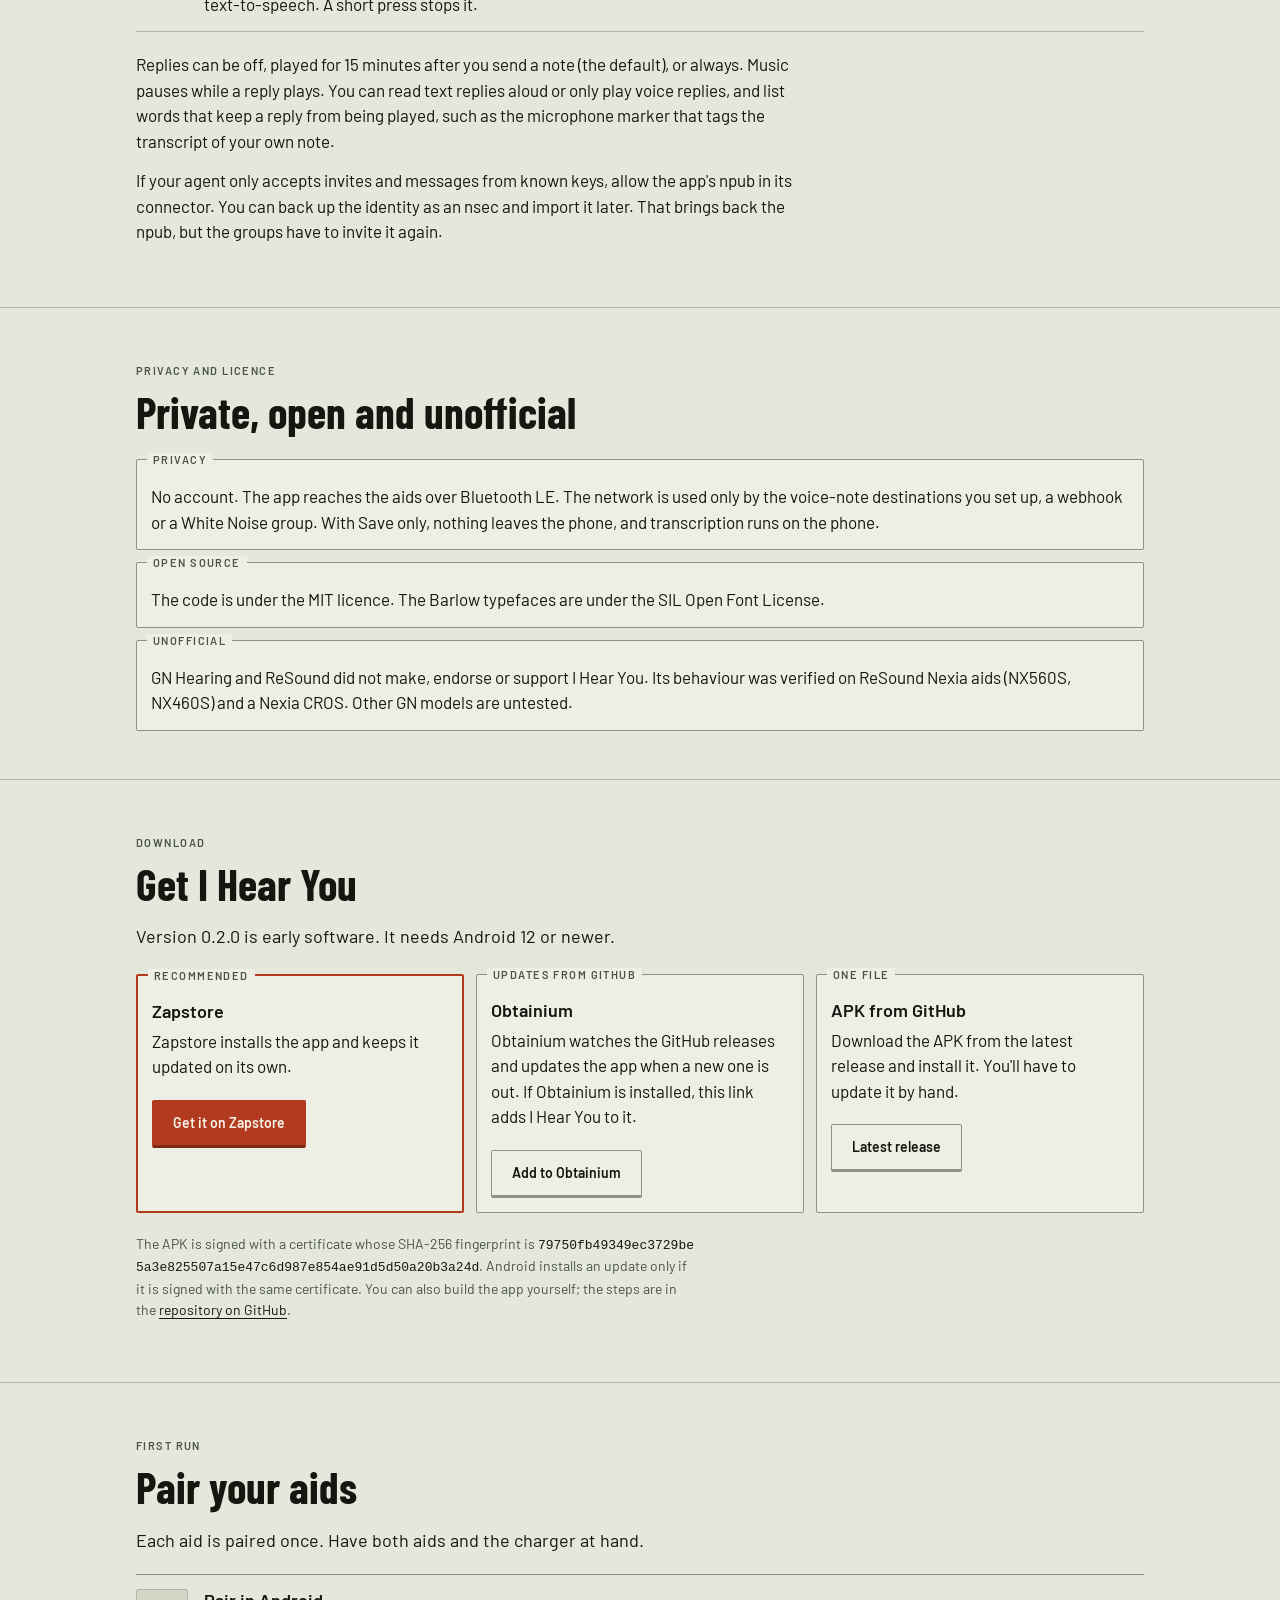
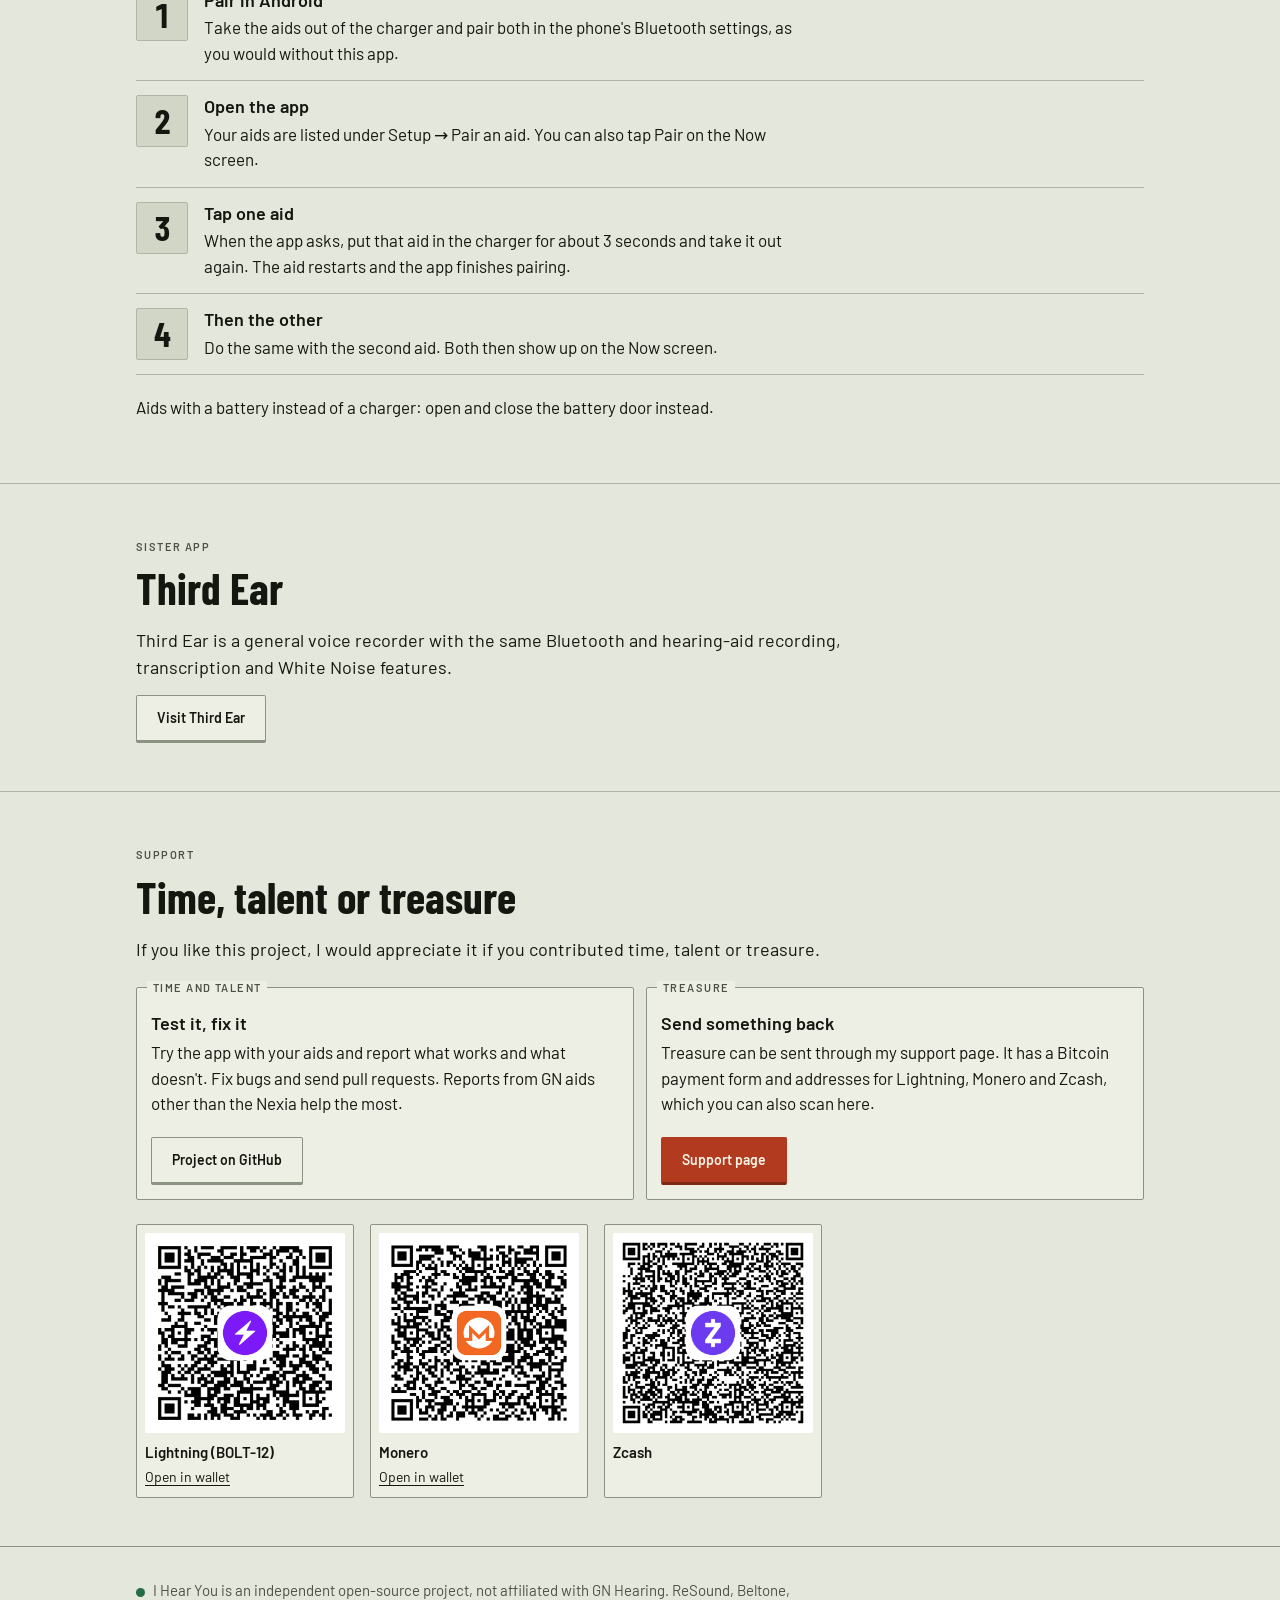
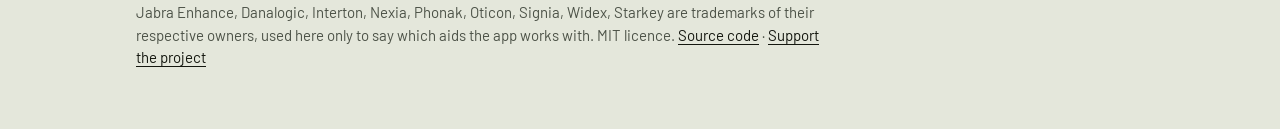
==== commit b0590ad2: "0.3.1: level on the aid's 1-13 scale, fitted start level, Now screen fits small phones" ====
--- a/website/index.html
+++ b/website/index.html
@@ -38,7 +38,7 @@
 <a class="key primary" href="#get">Get the app</a>
 <a class="key" href="https://github.com/jooray/i-hear-you">Source code</a></div>
 </div>
-<figure class="shot" style="margin:0 auto"><picture><source srcset="img/now-dark.webp" media="(prefers-color-scheme: dark)"><img src="img/now-light.webp" width="720" height="1575" alt="The Now screen of I Hear You: two aid channels at levels 67 and 40, mute and plus/minus keys, a program strip." decoding="async"></picture><figcaption class="label shot-cap">The Now screen: one plate per aid.</figcaption></figure>
+<figure class="shot" style="margin:0 auto"><picture><source srcset="img/now-dark.webp" media="(prefers-color-scheme: dark)"><img src="img/now-light.webp" width="720" height="1576" alt="The Now screen of I Hear You: two aid channels at levels 10 and 9 on the aid's 1 to 13 scale with the fitted start level marked, mute and plus/minus keys, four programs, the noise filter and speech clarity keys." decoding="async"></picture><figcaption class="label shot-cap">The Now screen: one plate per aid.</figcaption></figure>
 </div></div>
 <div class="notice-wrap"><div class="wrap"><p class="notice" role="note"><strong>Not affiliated with GN Hearing.</strong> I Hear You is an independent, unofficial open-source project. ReSound, Nexia, Beltone and other names are trademarks of their owners.</p></div></div>
 
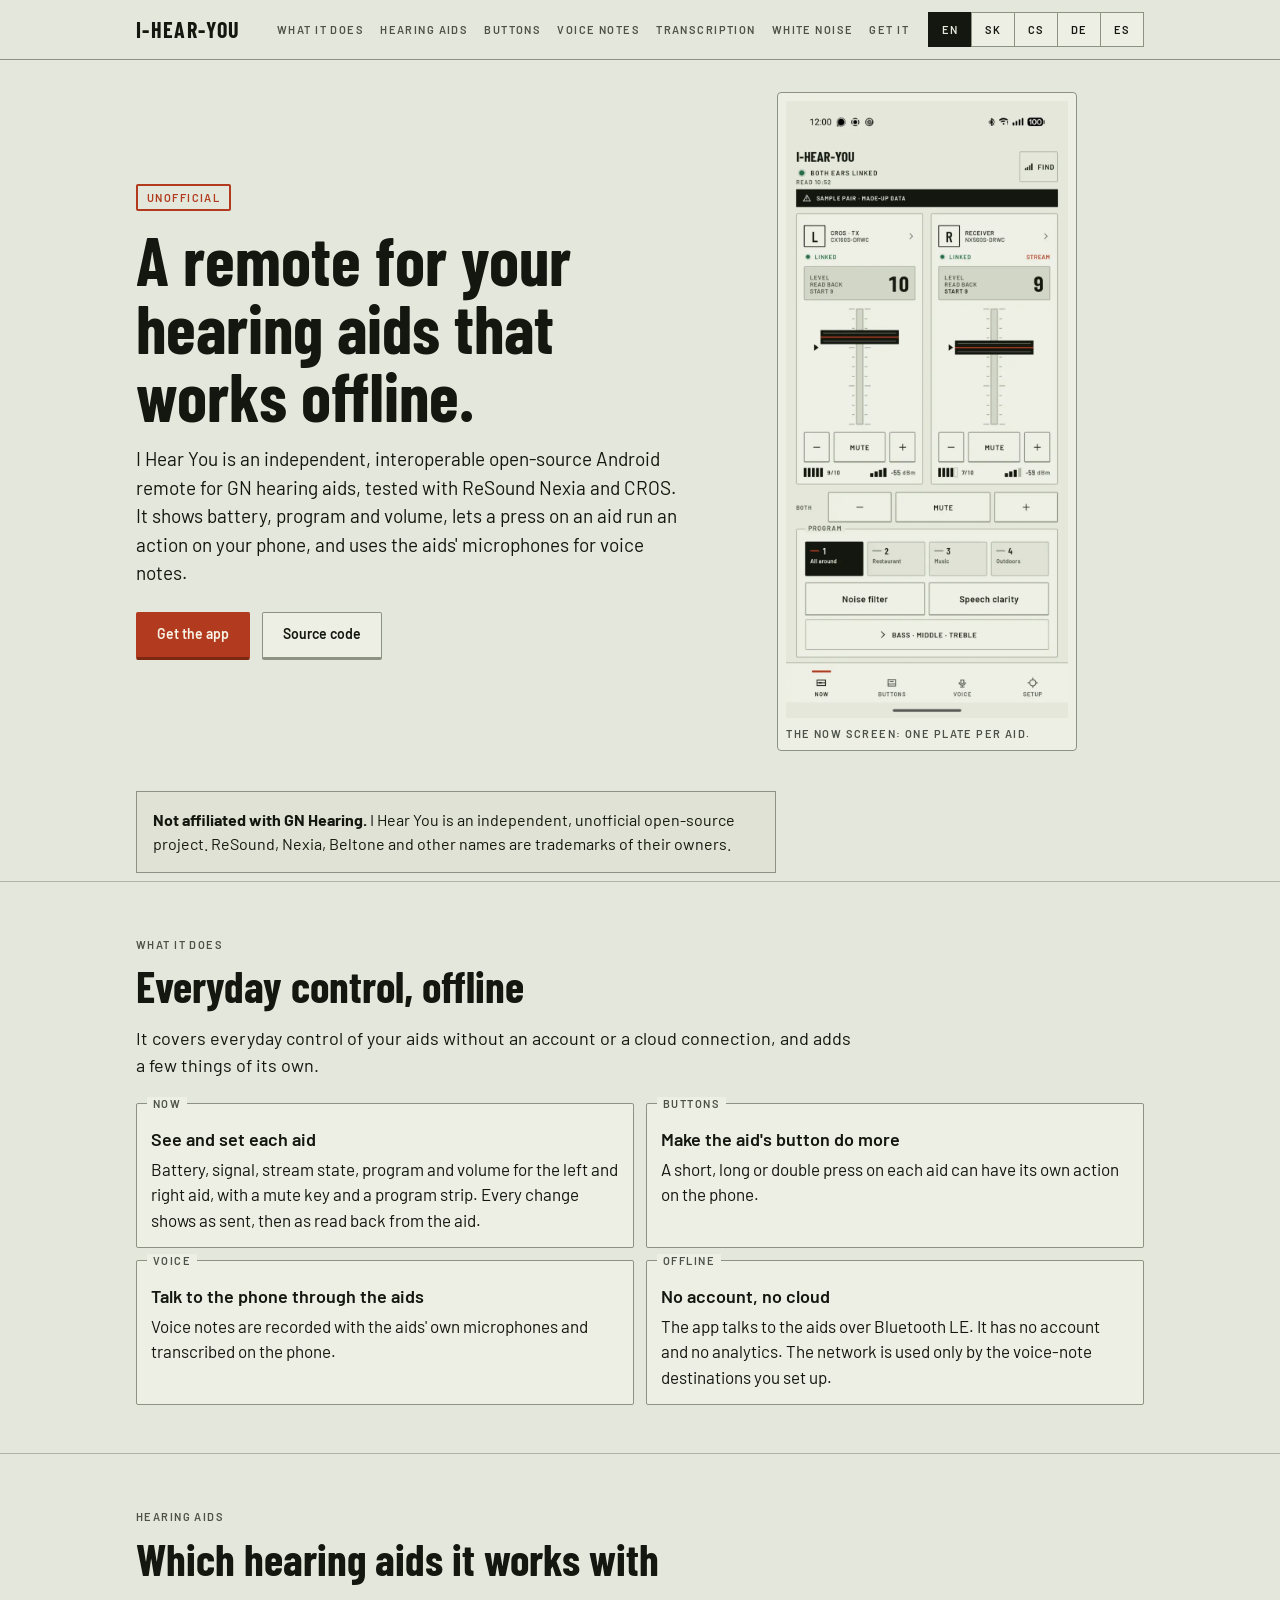
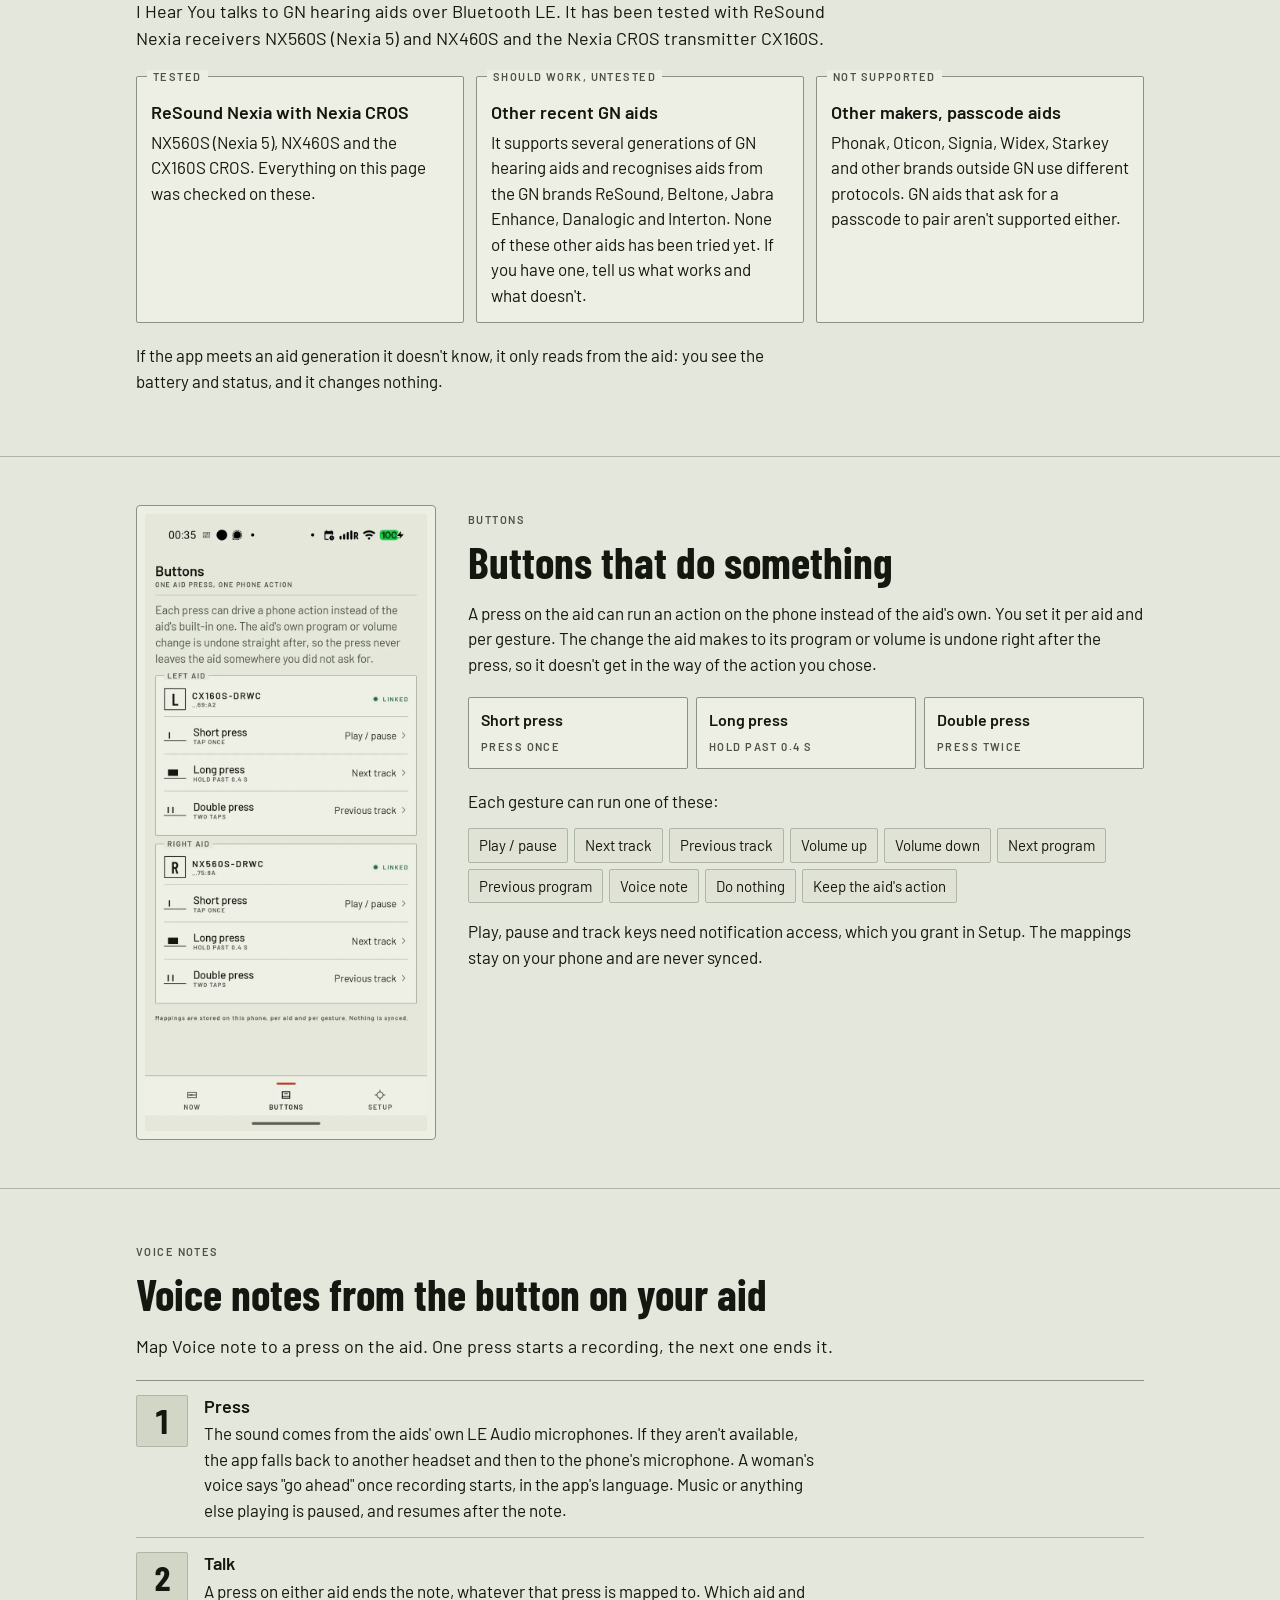
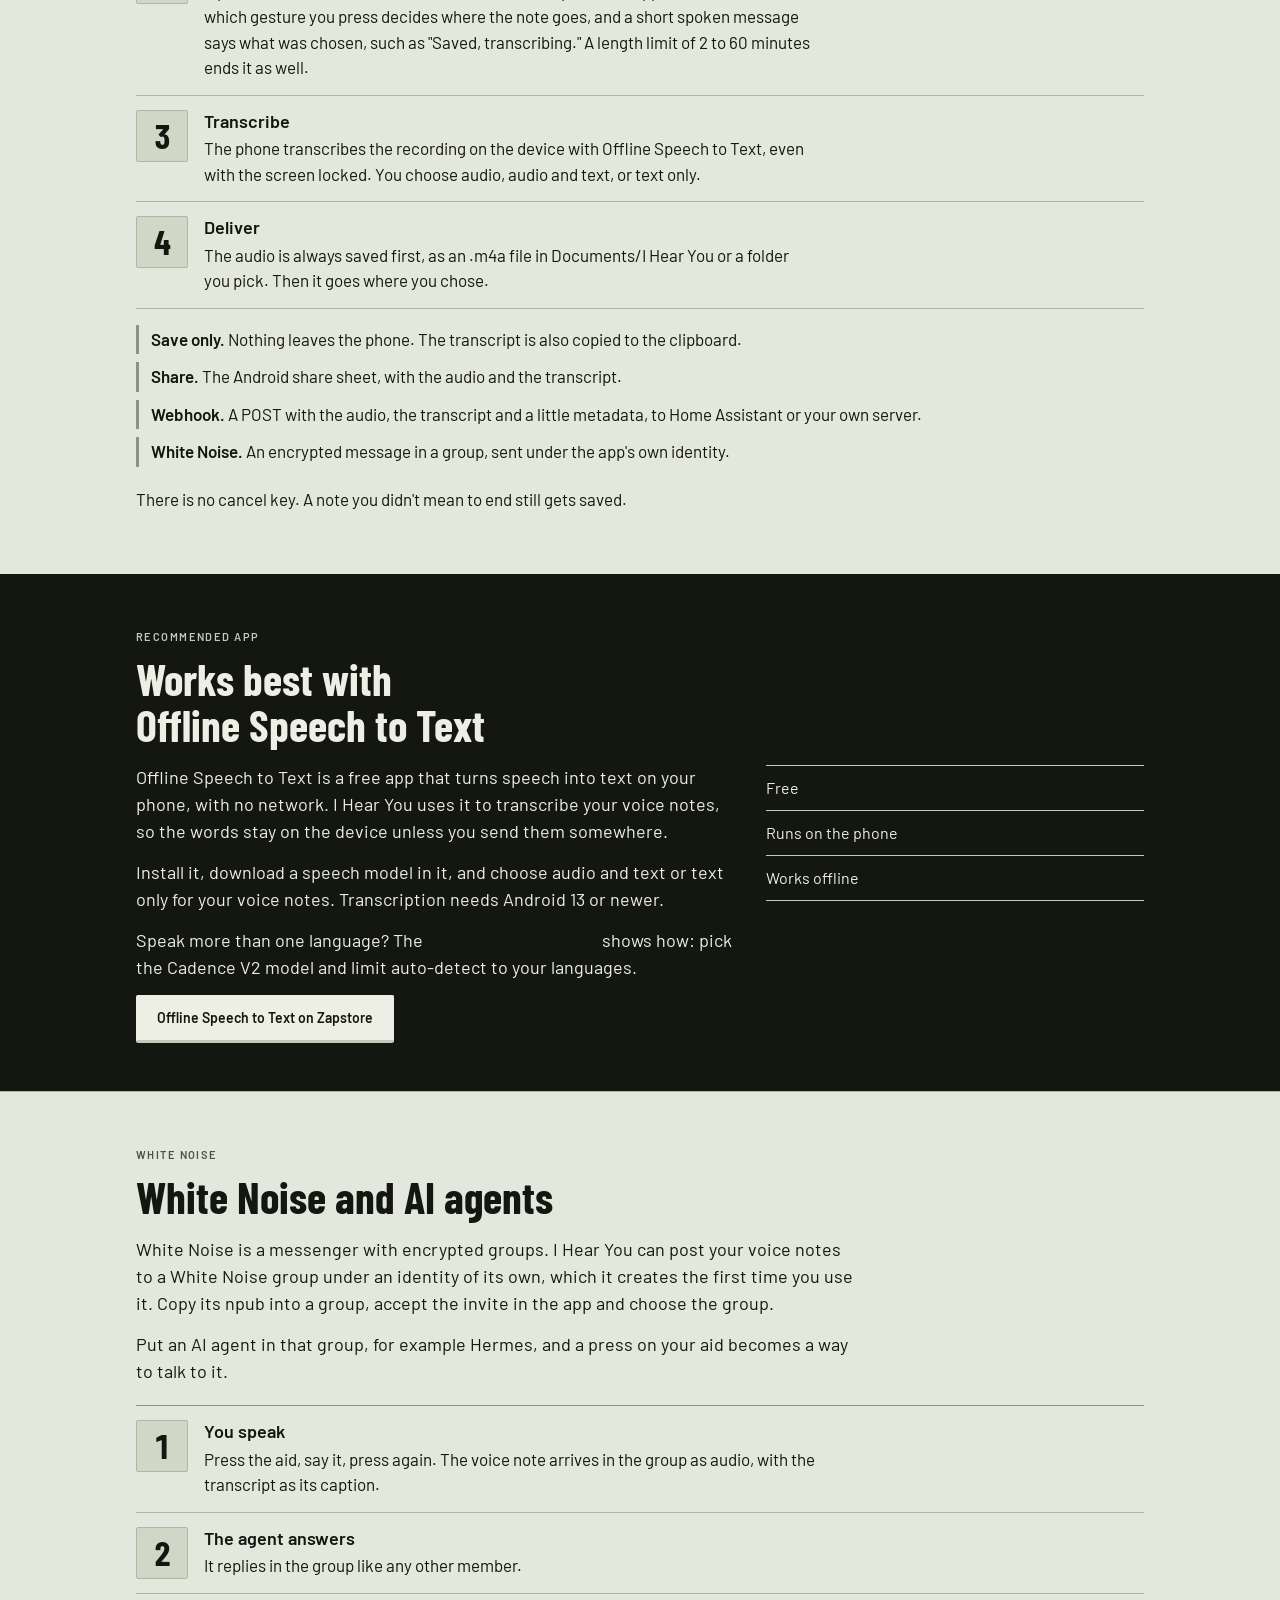
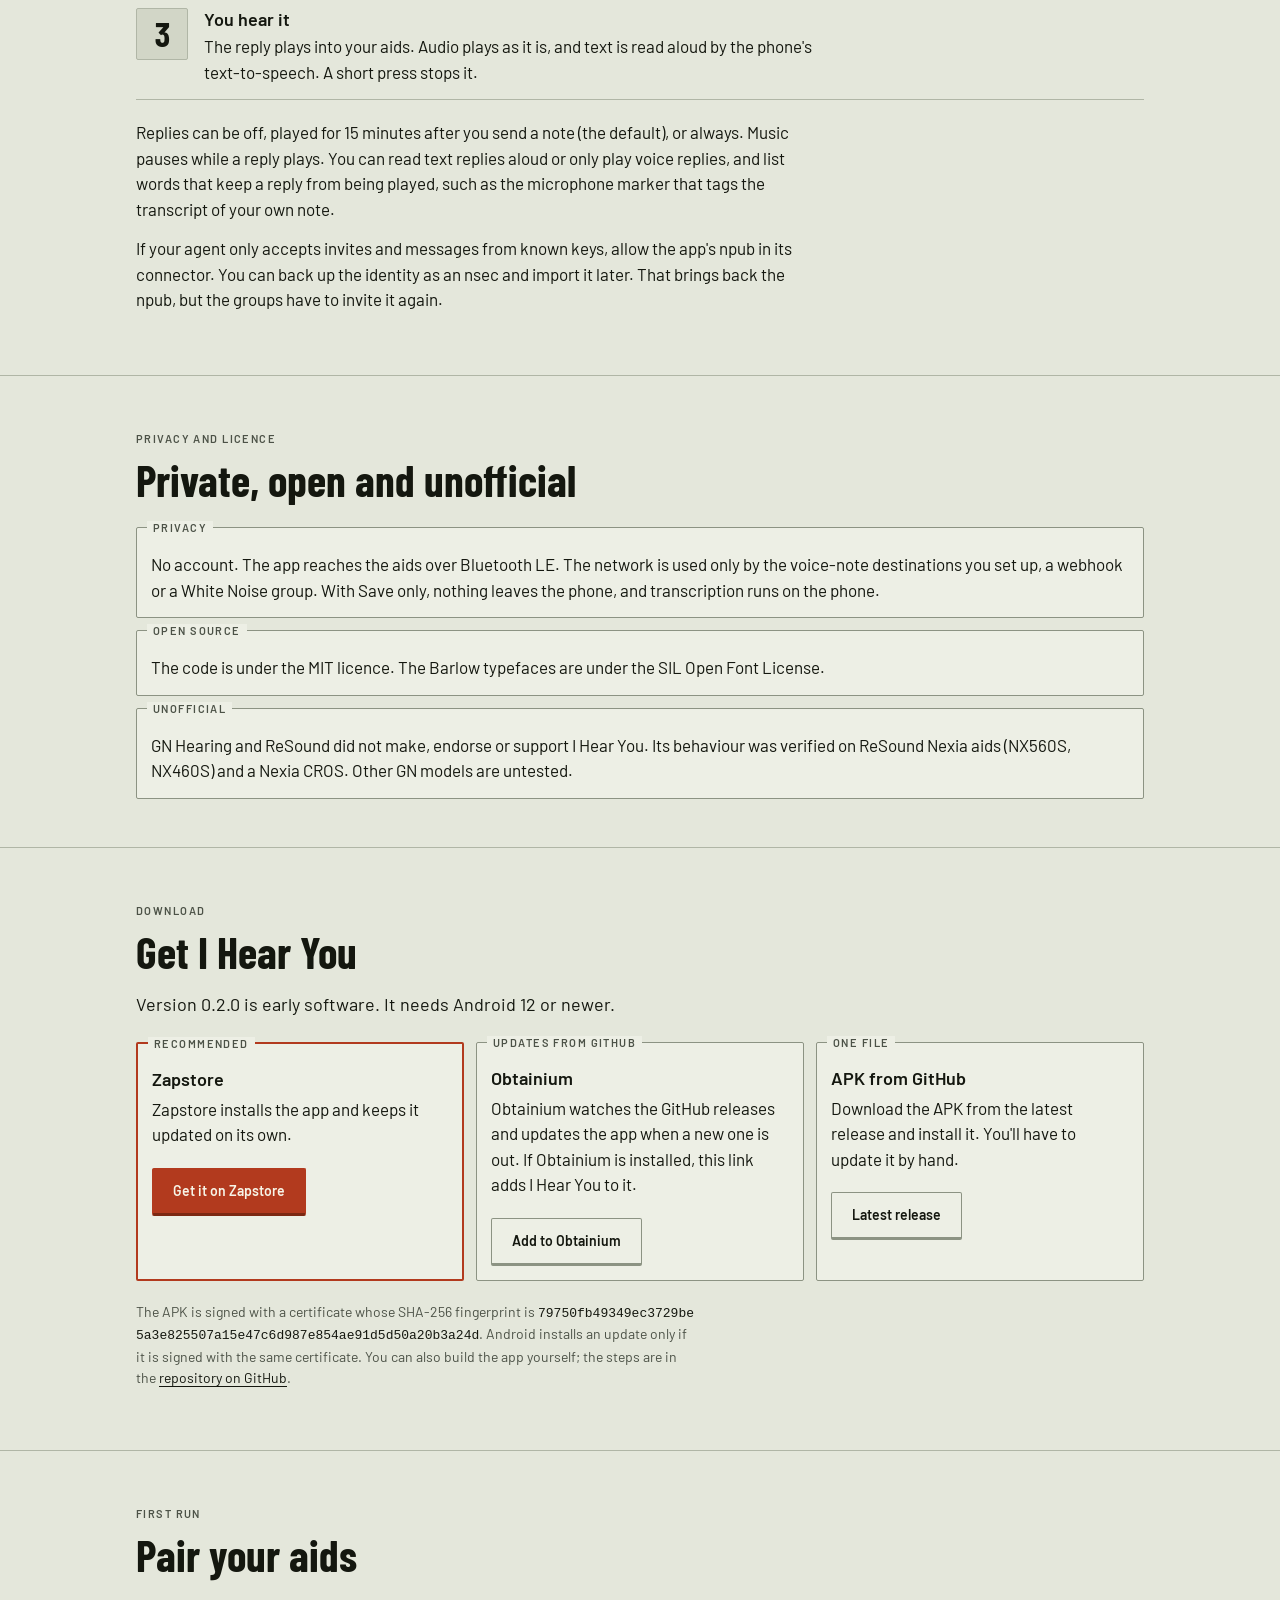
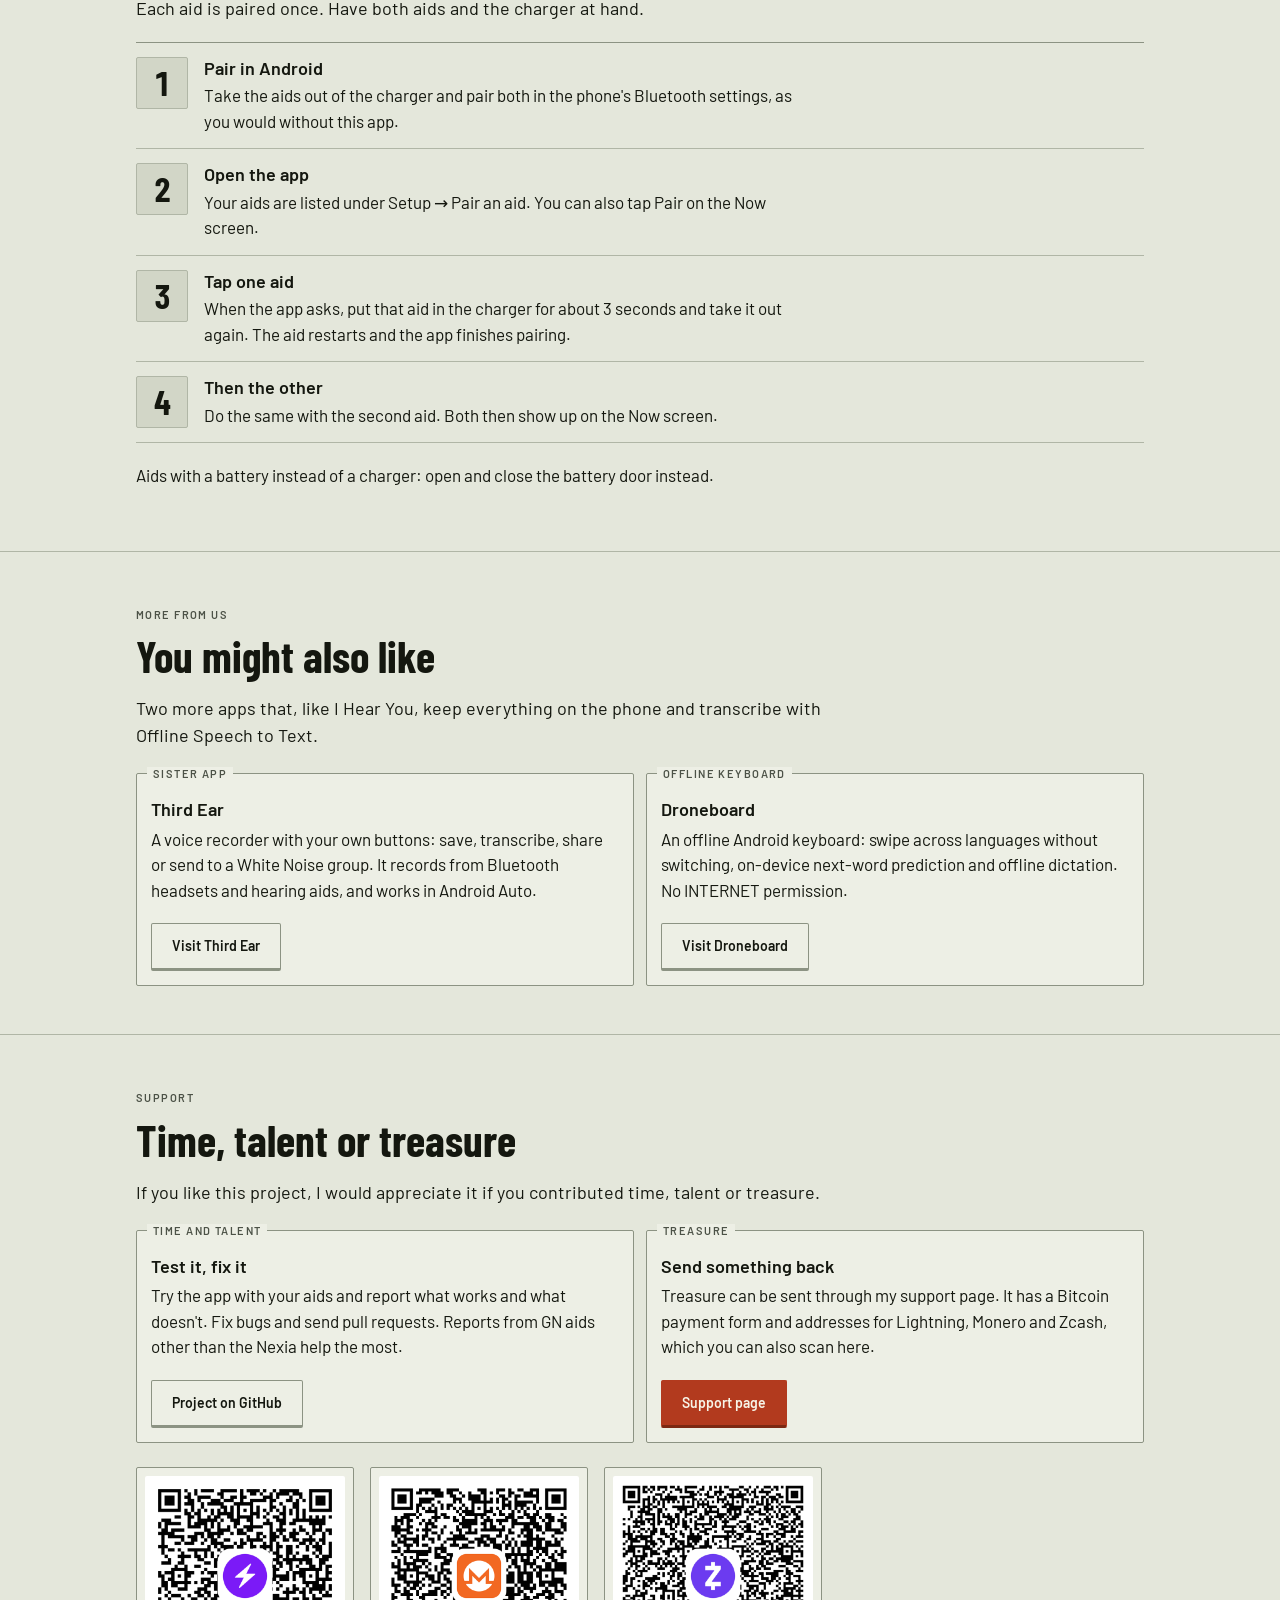
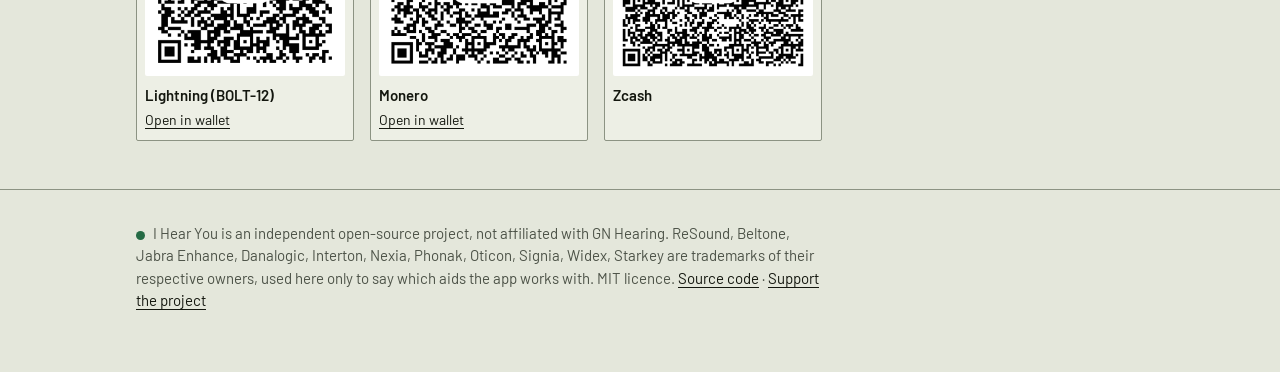
==== commit ef46b7bd: "website: cross-promo for Droneboard and Third Ear, link the dictation guide Add a "You might also li" ====
--- a/website/index.html
+++ b/website/index.html
@@ -11,13 +11,13 @@
 <meta property="og:title" content="I Hear You: an offline remote for GN / ReSound hearing aids">
 <meta property="og:description" content="Independent, interoperable open-source Android remote for GN hearing aids; works with ReSound Nexia and CROS. No account, works offline. Button mapping, voice notes recorded through the aids, transcribed on the phone.">
 <meta property="og:type" content="website">
-<link rel="canonical" href="https://jooray.github.io/i-hear-you/">
-<link rel="alternate" hreflang="en" href="https://jooray.github.io/i-hear-you/">
-<link rel="alternate" hreflang="sk" href="https://jooray.github.io/i-hear-you/sk/">
-<link rel="alternate" hreflang="cs" href="https://jooray.github.io/i-hear-you/cs/">
-<link rel="alternate" hreflang="de" href="https://jooray.github.io/i-hear-you/de/">
-<link rel="alternate" hreflang="es" href="https://jooray.github.io/i-hear-you/es/">
-<link rel="alternate" hreflang="x-default" href="https://jooray.github.io/i-hear-you/">
+<link rel="canonical" href="https://cypherpunk.today/i-hear-you/">
+<link rel="alternate" hreflang="en" href="https://cypherpunk.today/i-hear-you/">
+<link rel="alternate" hreflang="sk" href="https://cypherpunk.today/i-hear-you/sk/">
+<link rel="alternate" hreflang="cs" href="https://cypherpunk.today/i-hear-you/cs/">
+<link rel="alternate" hreflang="de" href="https://cypherpunk.today/i-hear-you/de/">
+<link rel="alternate" hreflang="es" href="https://cypherpunk.today/i-hear-you/es/">
+<link rel="alternate" hreflang="x-default" href="https://cypherpunk.today/i-hear-you/">
 <link rel="preload" href="fonts/barlow_condensed_bold.ttf" as="font" type="font/ttf" crossorigin>
 <link rel="stylesheet" href="css/site.css">
 </head>
@@ -85,6 +85,7 @@
 <h2>Works best with Offline Speech to Text</h2>
 <p>Offline Speech to Text is a free app that turns speech into text on your phone, with no network. I Hear You uses it to transcribe your voice notes, so the words stay on the device unless you send them somewhere.</p>
 <p>Install it, download a speech model in it, and choose audio and text or text only for your voice notes. Transcription needs Android 13 or newer.</p>
+<p>Speak more than one language? The <a href="https://cypherpunk.today/droneboard/dictation/#languages">dictation setup guide</a> shows how: pick the Cadence V2 model and limit auto-detect to your languages.</p>
 <div class="keys"><a class="key" href="https://zapstore.dev/apps/app.offlinespeechtotext">Offline Speech to Text on Zapstore</a></div>
 </div>
 <ul><li>Free</li><li>Runs on the phone</li><li>Works offline</li></ul>
@@ -122,11 +123,11 @@
 <p style="margin-top:20px">Aids with a battery instead of a charger: open and close the battery door instead.</p>
 </div></section>
 
-<section id="third"><div class="wrap">
-<span class="label">Sister app</span>
-<h2>Third Ear</h2>
-<p class="intro">Third Ear is a general voice recorder with the same Bluetooth and hearing-aid recording, transcription and White Noise features.</p>
-<div class="keys"><a class="key" href="https://jooray.github.io/third-ear/">Visit Third Ear</a></div>
+<section id="apps"><div class="wrap">
+<span class="label">More from us</span>
+<h2>You might also like</h2>
+<p class="intro">Two more apps that, like I Hear You, keep everything on the phone and transcribe with Offline Speech to Text.</p>
+<div class="grid two"><div class="plate"><span class="label">Sister app</span><h3>Third Ear</h3><p>A voice recorder with your own buttons: save, transcribe, share or send to a White Noise group. It records from Bluetooth headsets and hearing aids, and works in Android Auto.</p><p><a class="key" href="https://cypherpunk.today/third-ear/">Visit Third Ear</a></p></div><div class="plate"><span class="label">Offline keyboard</span><h3>Droneboard</h3><p>An offline Android keyboard: swipe across languages without switching, on-device next-word prediction and offline dictation. No INTERNET permission.</p><p><a class="key" href="https://cypherpunk.today/droneboard/">Visit Droneboard</a></p></div></div>
 </div></section>
 <section id="support"><div class="wrap">
 <span class="label">Support</span>
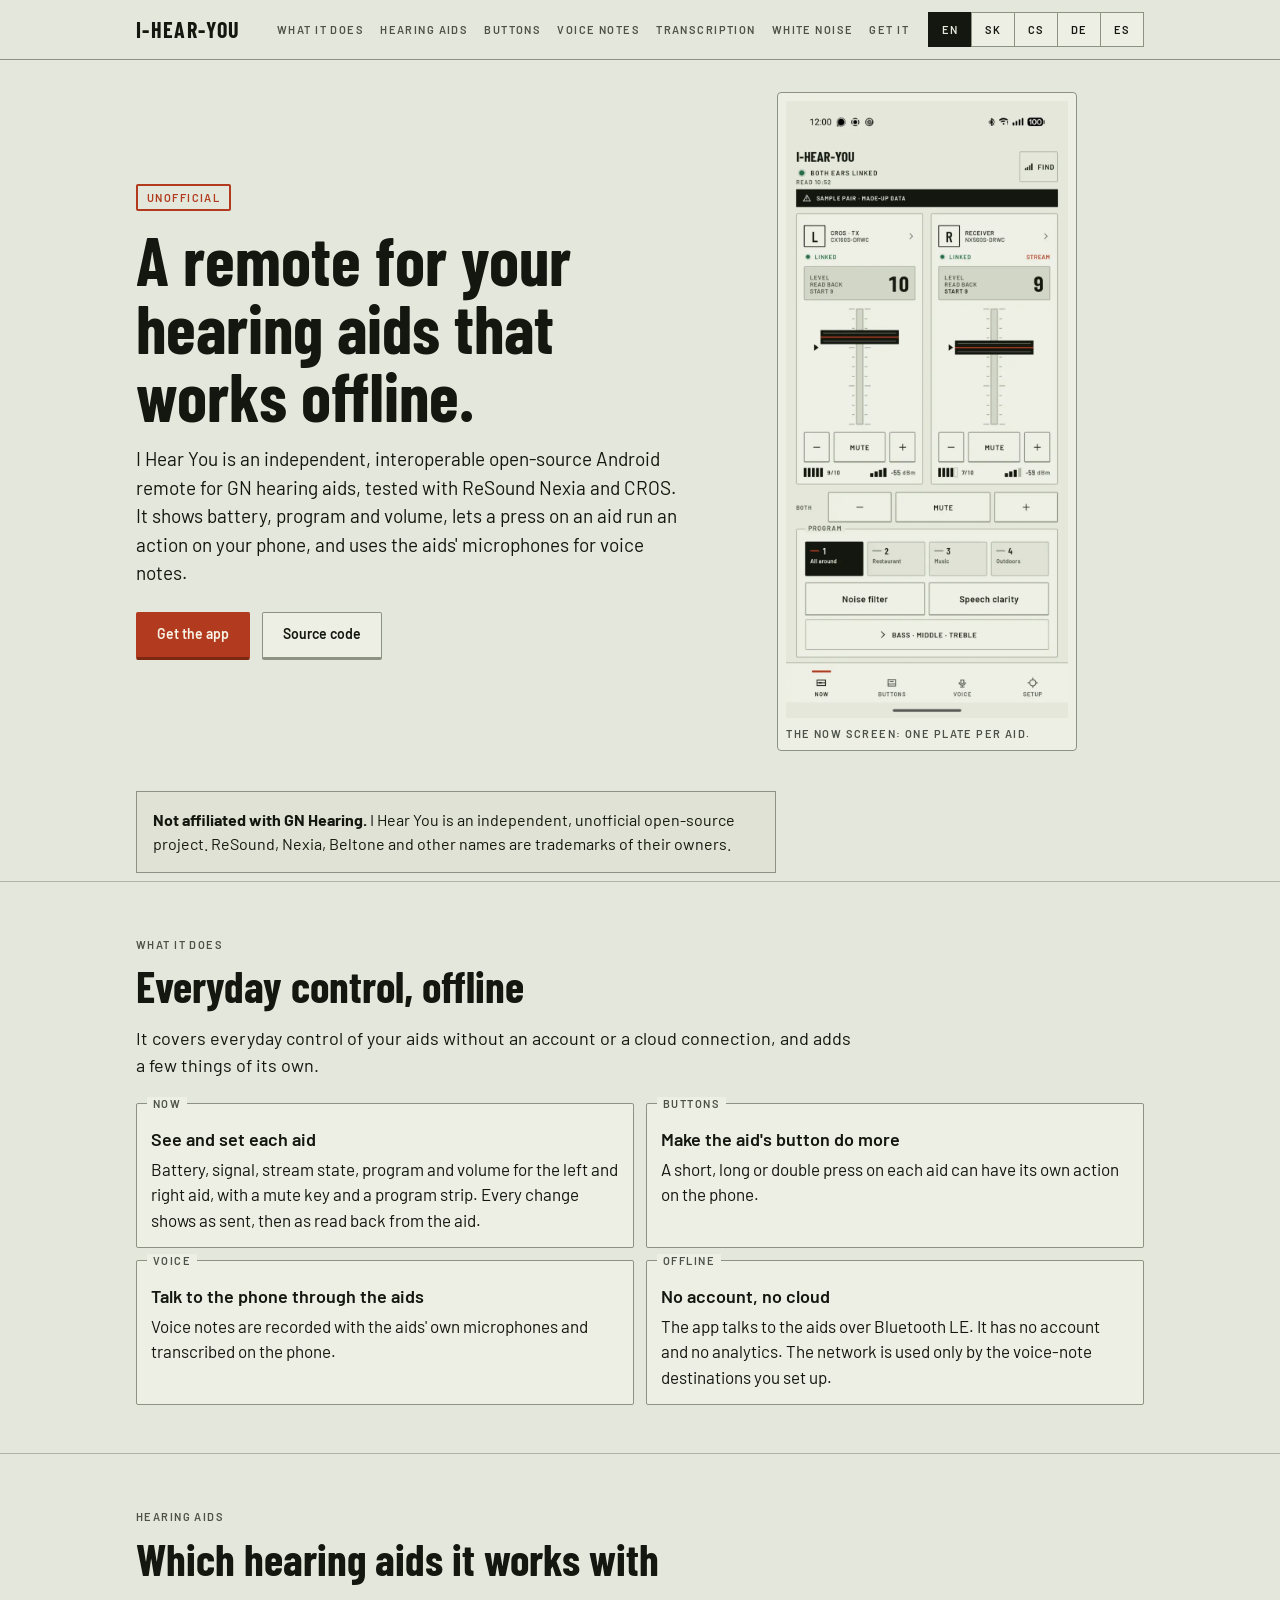
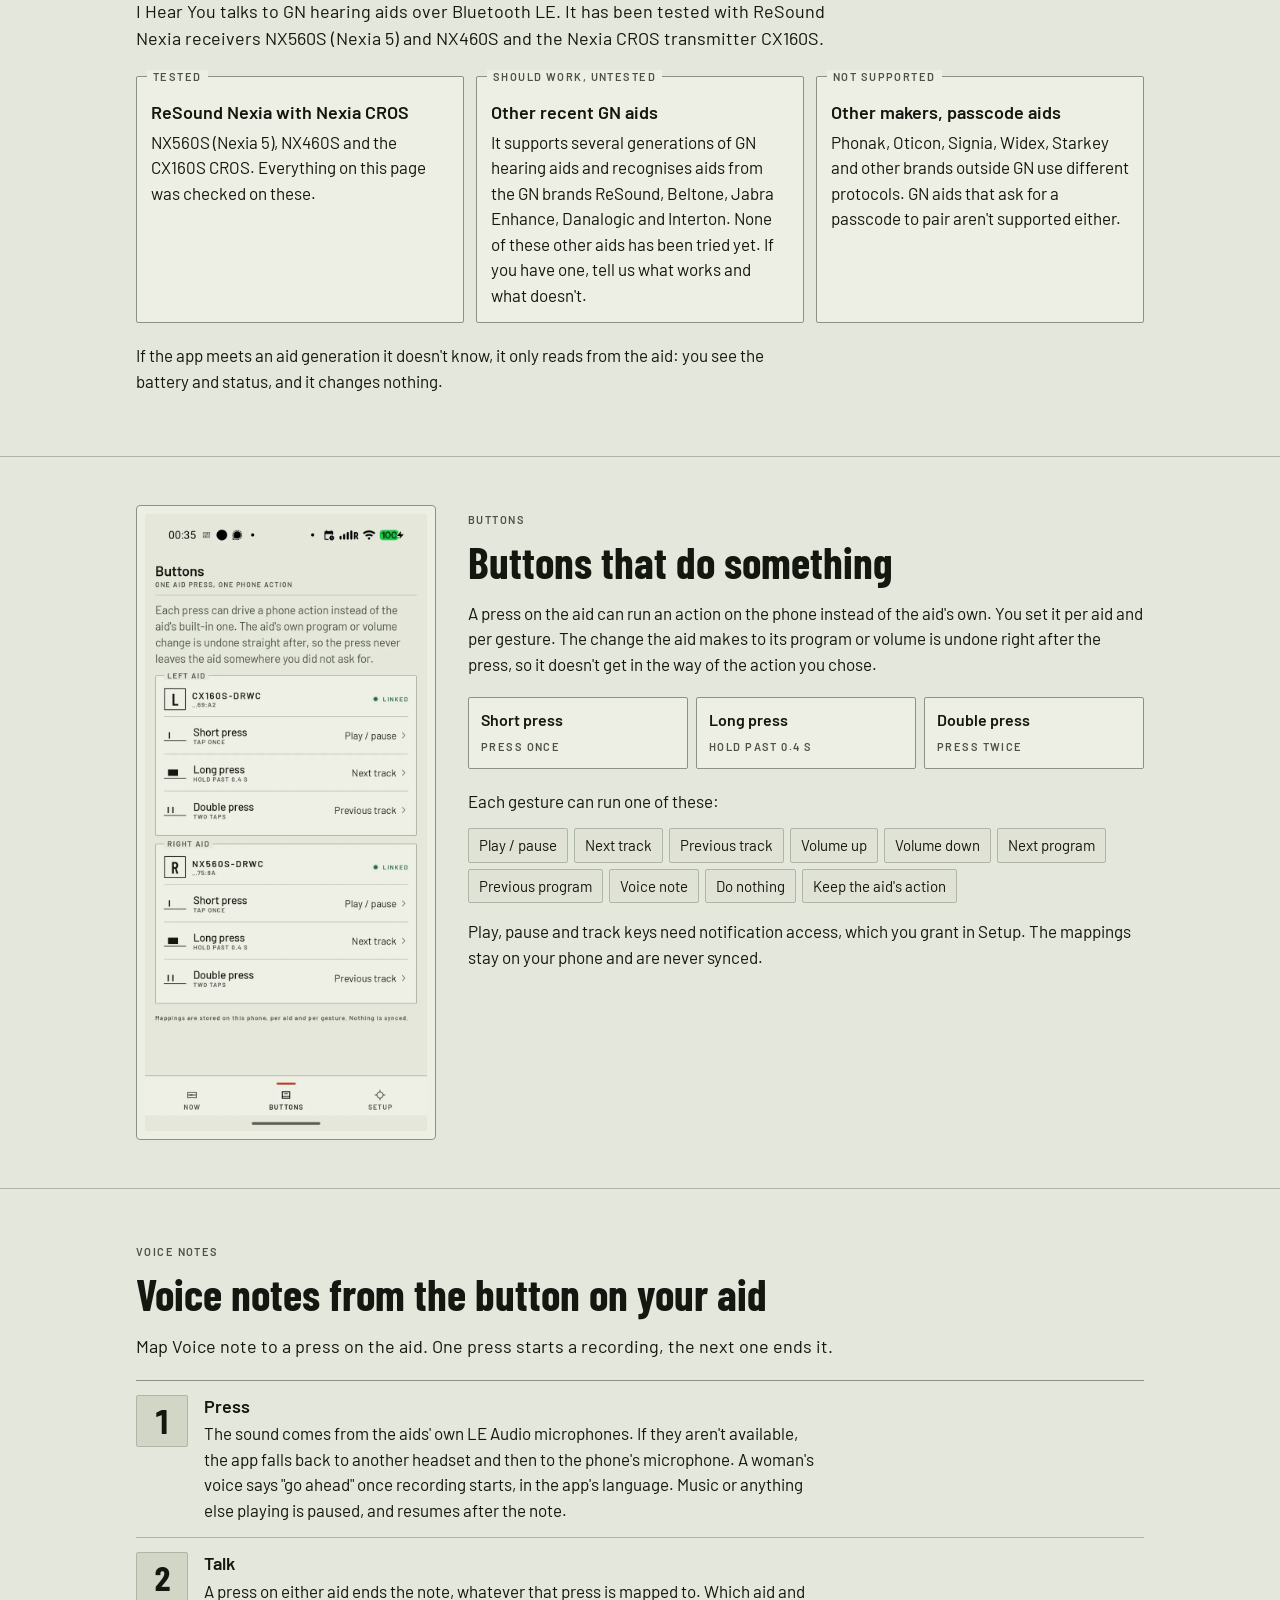
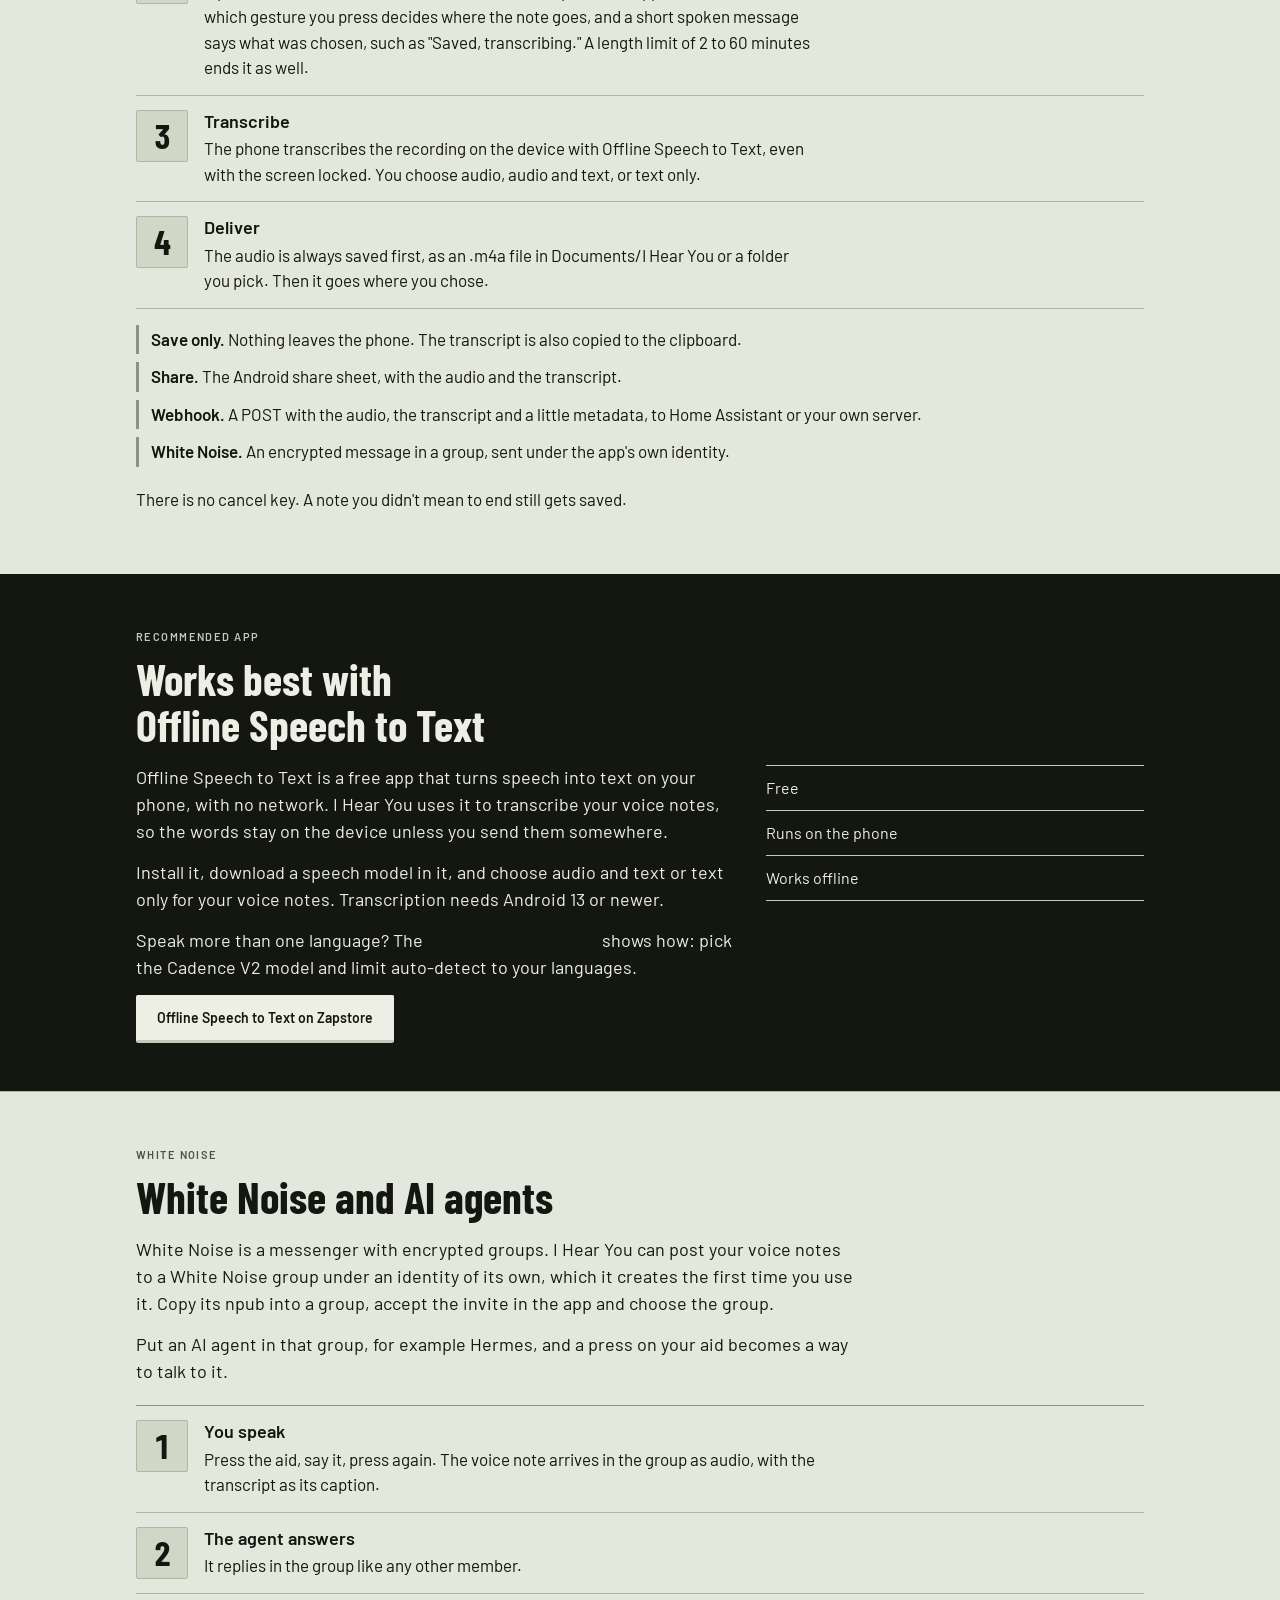
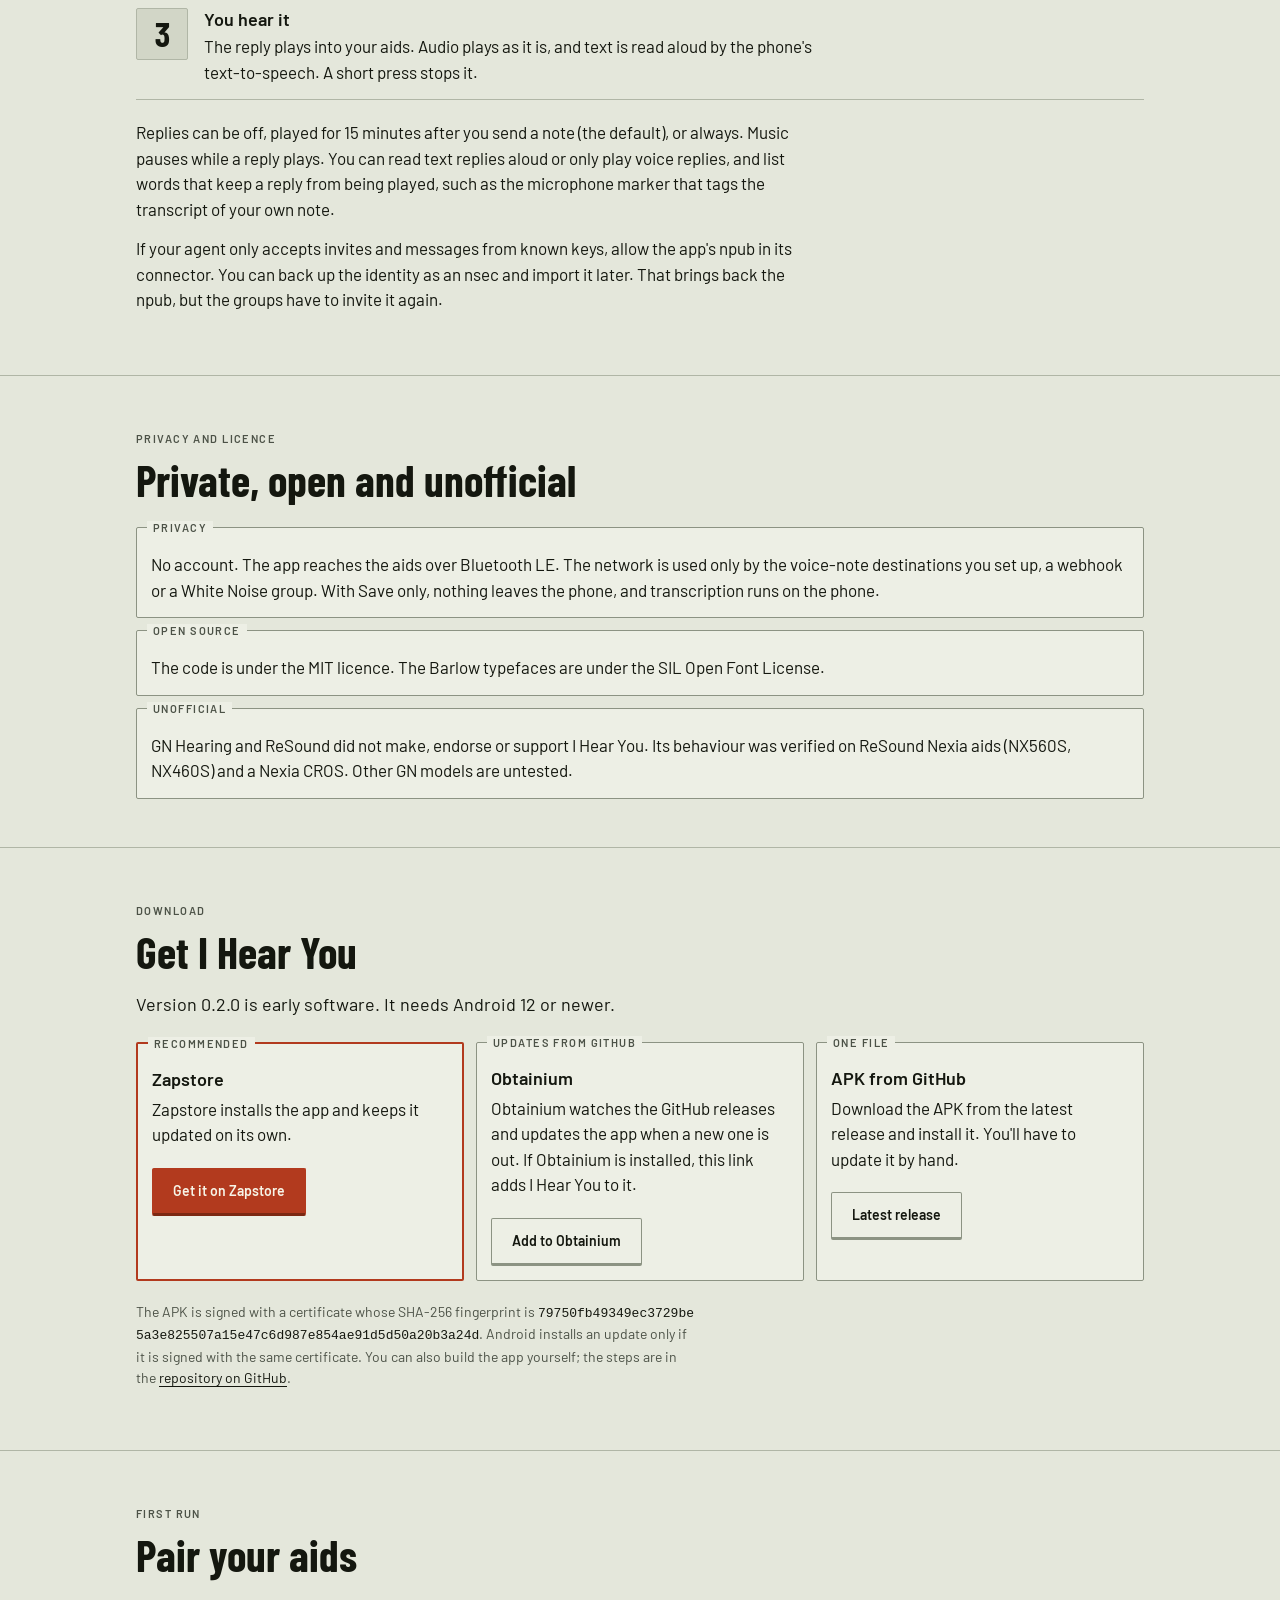
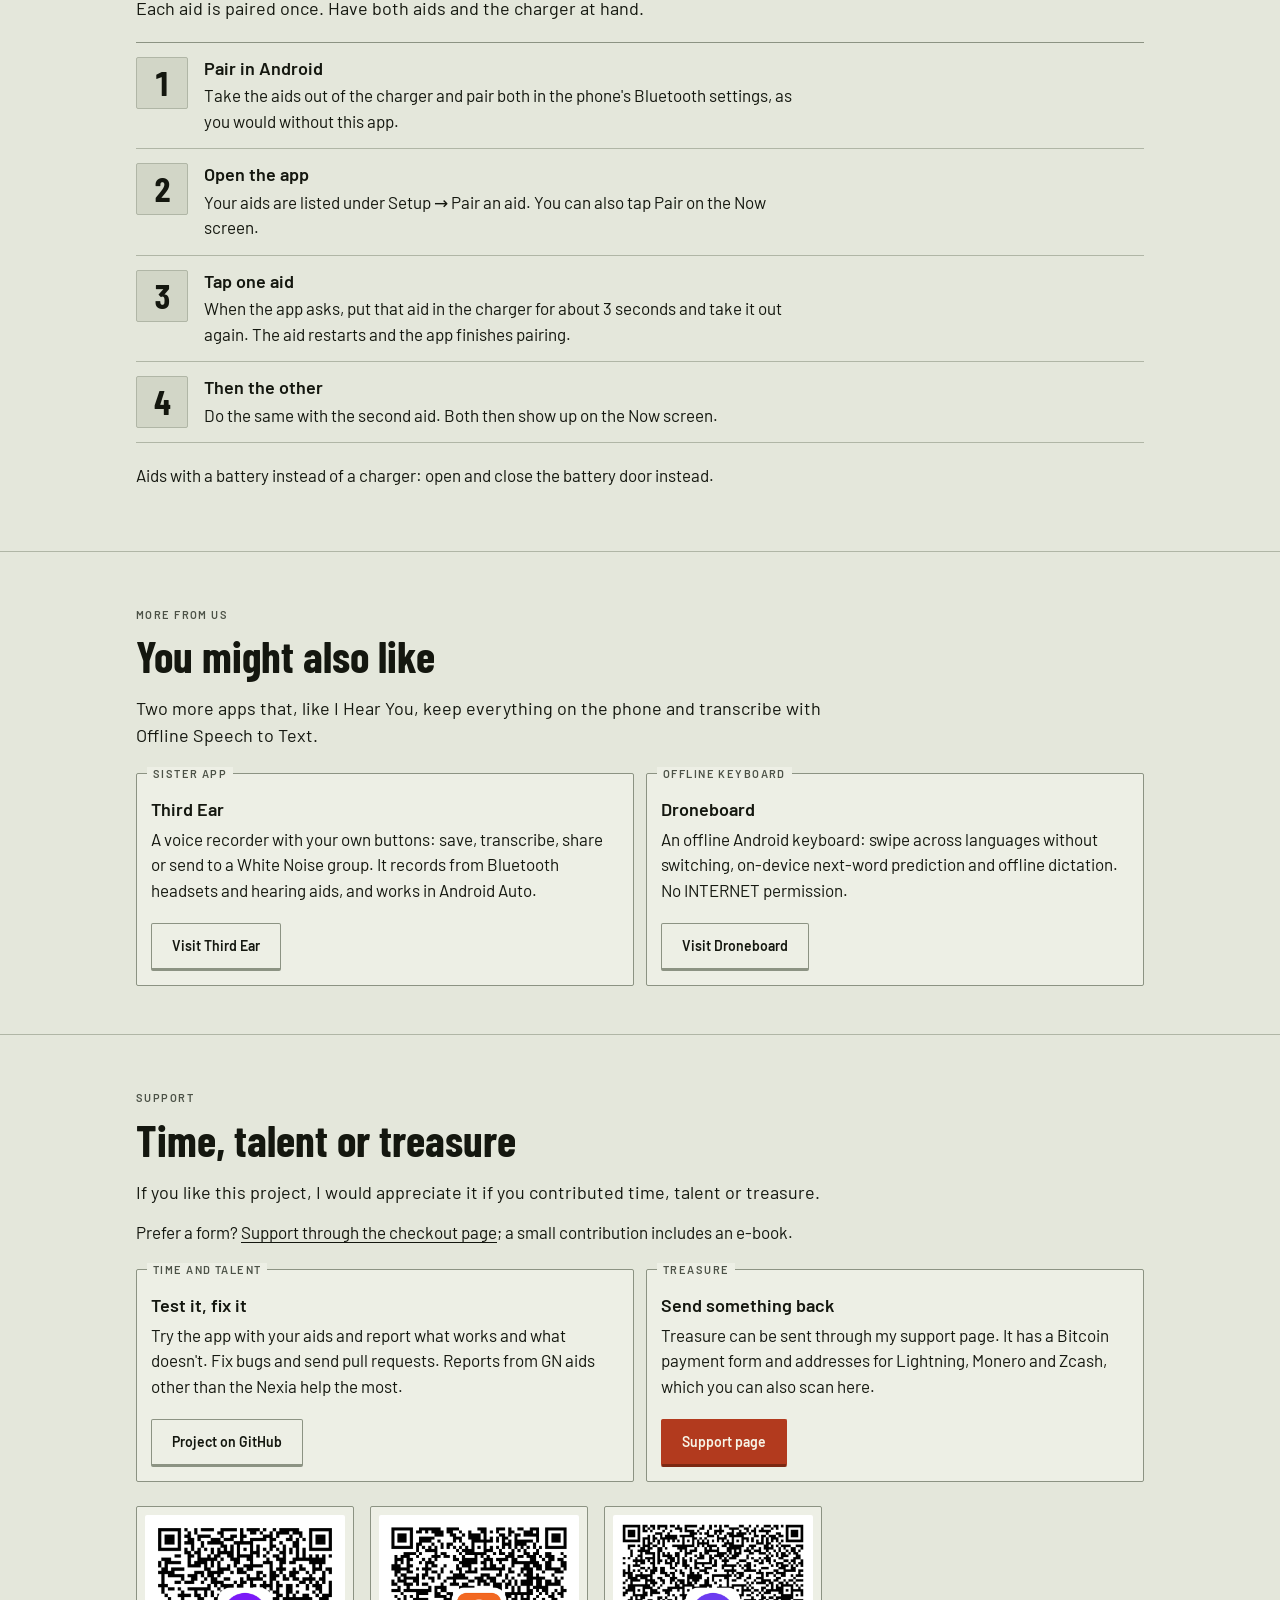
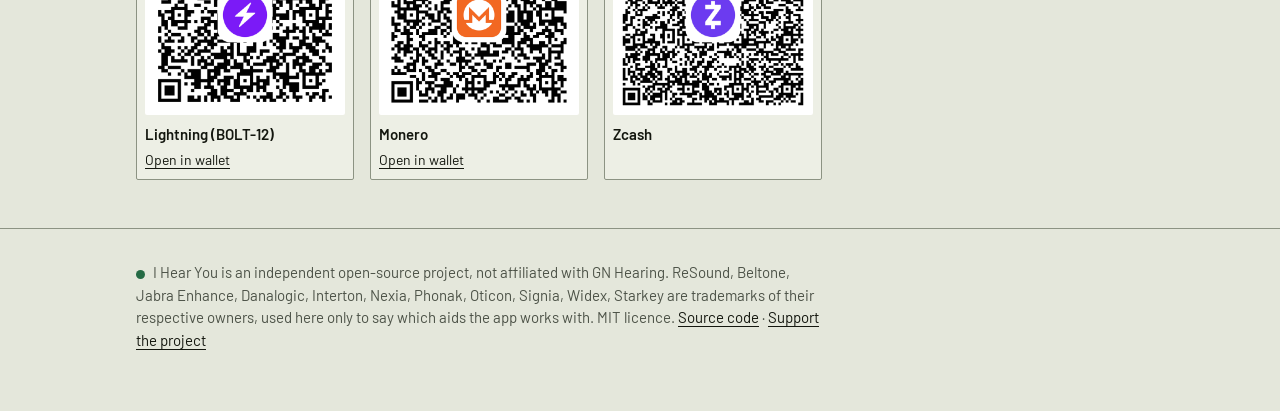
==== commit 6d6529b3: "Site: link the checkout page from the Support section (all languages)" ====
--- a/website/index.html
+++ b/website/index.html
@@ -133,6 +133,7 @@
 <span class="label">Support</span>
 <h2>Time, talent or treasure</h2>
 <p class="intro">If you like this project, I would appreciate it if you contributed time, talent or treasure.</p>
+<p>Prefer a form? <a href="https://hackyourself.io/support/s/i-hear-you?lang=en&amp;ref=web">Support through the checkout page</a>; a small contribution includes an e-book.</p>
 <div class="grid two"><div class="plate"><span class="label">Time and talent</span><h3>Test it, fix it</h3><p>Try the app with your aids and report what works and what doesn&#x27;t. Fix bugs and send pull requests. Reports from GN aids other than the Nexia help the most.</p><p><a class="key" href="https://github.com/jooray/i-hear-you">Project on GitHub</a></p></div><div class="plate"><span class="label">Treasure</span><h3>Send something back</h3><p>Treasure can be sent through my support page. It has a Bitcoin payment form and addresses for Lightning, Monero and Zcash, which you can also scan here.</p><p><a class="key primary" href="https://juraj.bednar.io/en/support-me/">Support page</a></p></div></div>
 <ul class="qr"><li><img src="img/qr-lightning-en.png" width="200" height="200" alt="QR code: Lightning BOLT-12 offer" loading="lazy" decoding="async"><b>Lightning (BOLT-12)</b><a href="lightning:lno1pg98xatswphhyapqg48pvggz7yjxhrlfqjju2xf4qnvqd9fjk8acdy4cf7e7kep33vspyw8kplcs">Open in wallet</a></li><li><img src="img/qr-monero.png" width="200" height="200" alt="QR code: Monero address" loading="lazy" decoding="async"><b>Monero</b><a href="monero:89jGcmA65CReki73oLFvxHUzyR45wMqTN8G93ZYRizWVF2XUQgYKbPLGQYgxj2YjX4fxAUPQ7tLr4ATP7fpR4dSeHH3r9iH">Open in wallet</a></li><li><img src="img/qr-zcash.png" width="200" height="200" alt="QR code: Zcash address" loading="lazy" decoding="async"><b>Zcash</b></li></ul>
 </div></section>
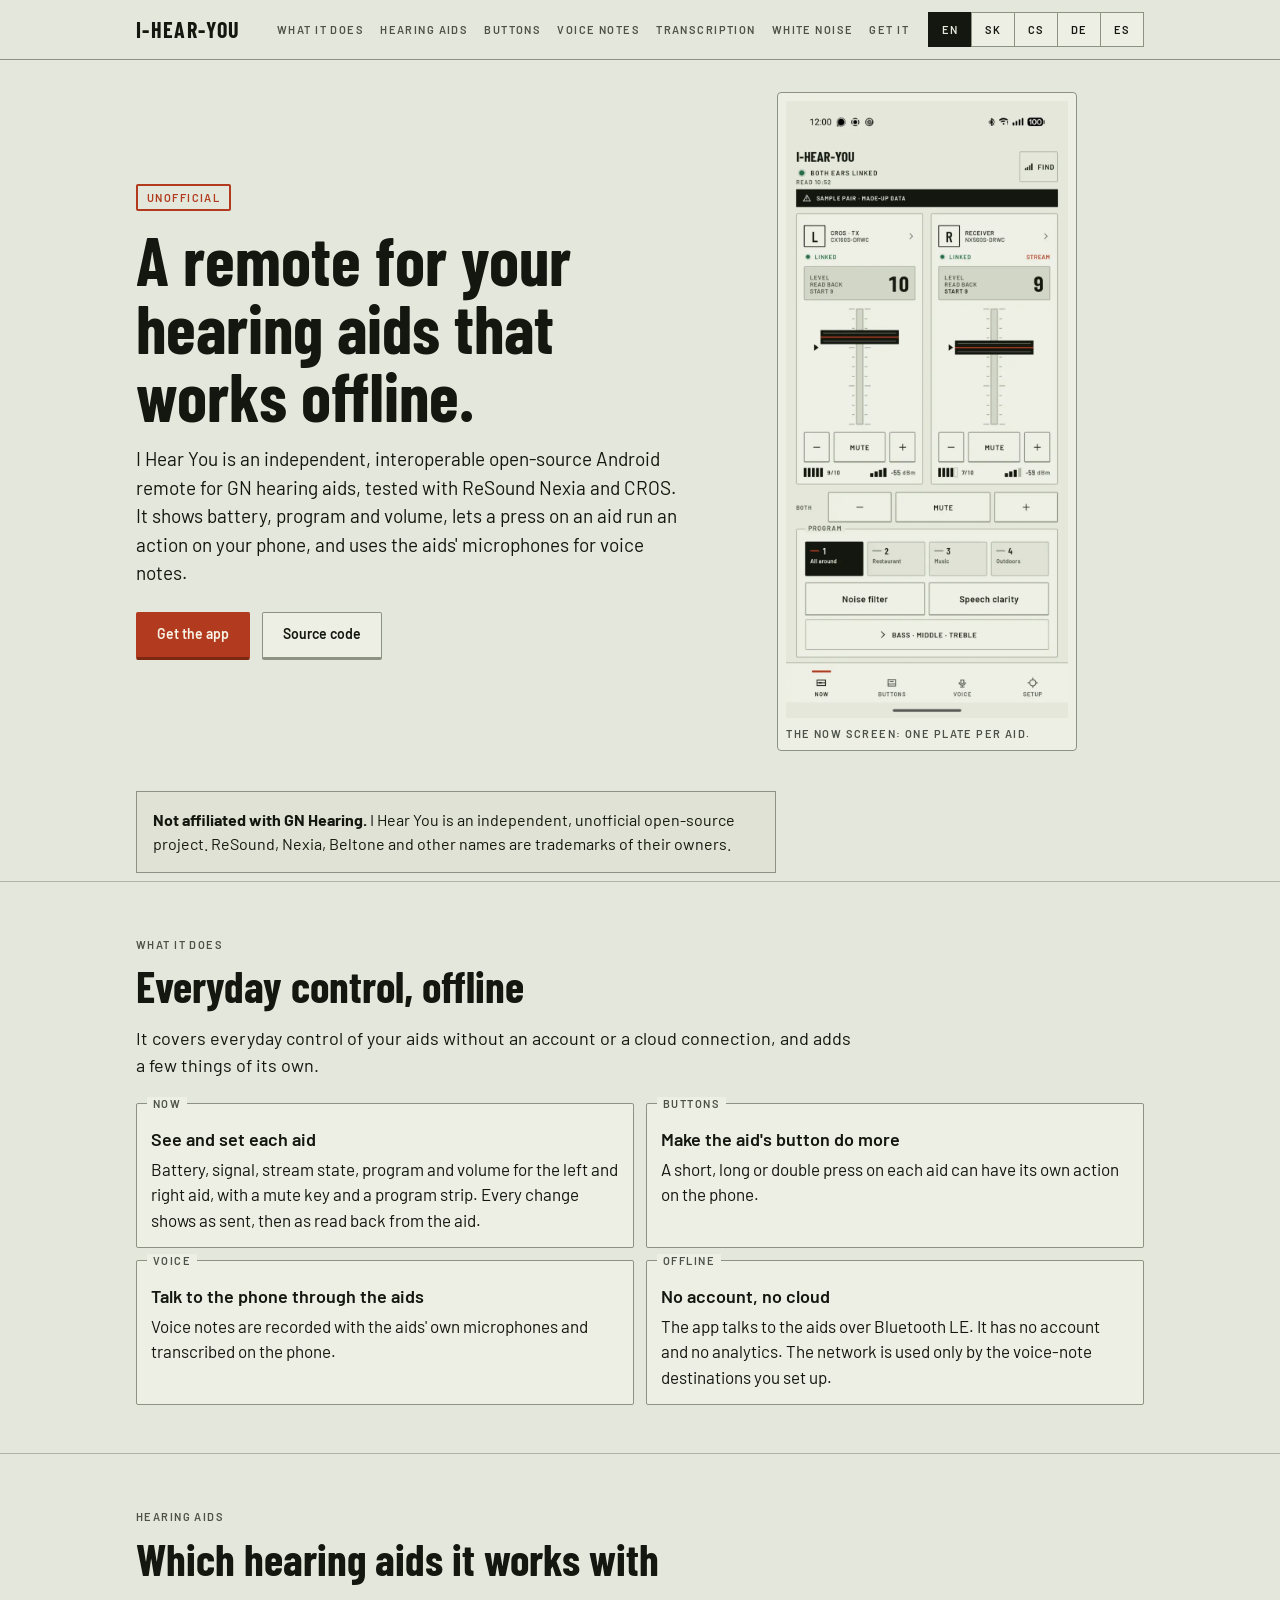
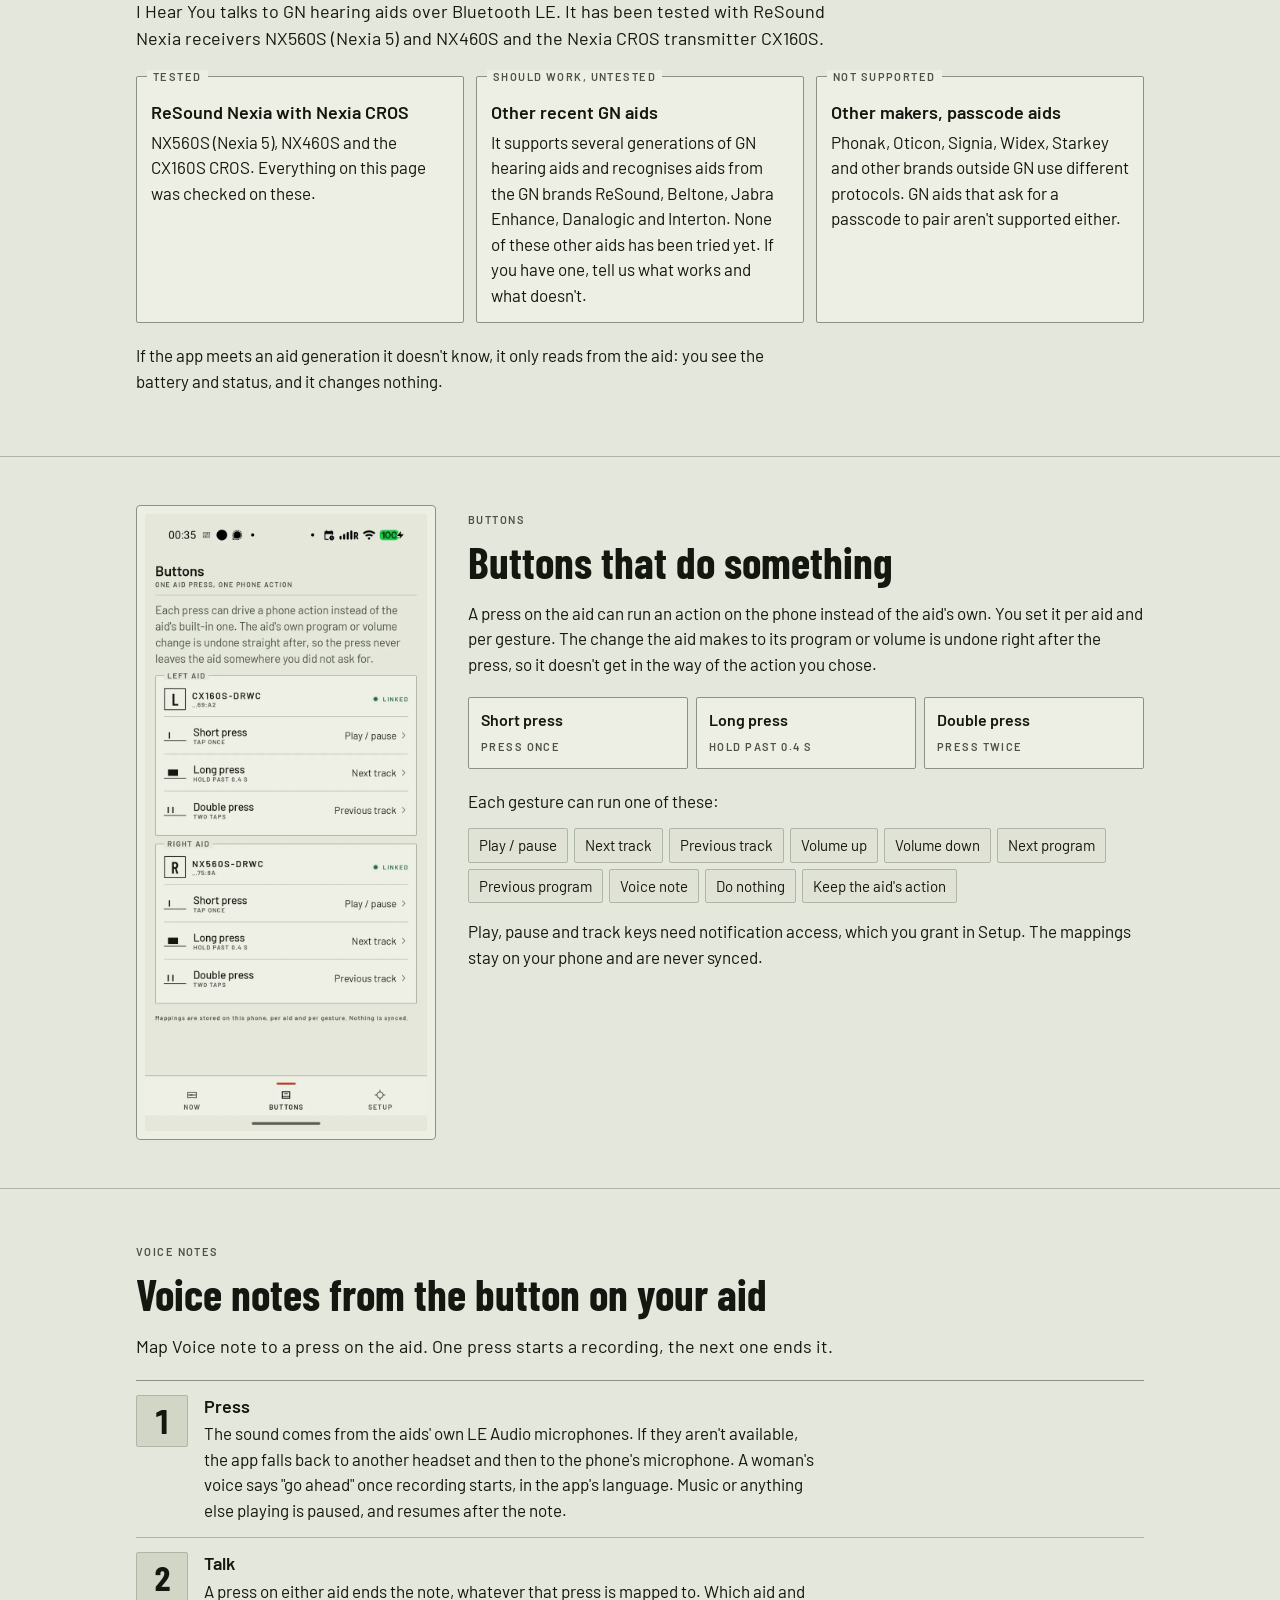
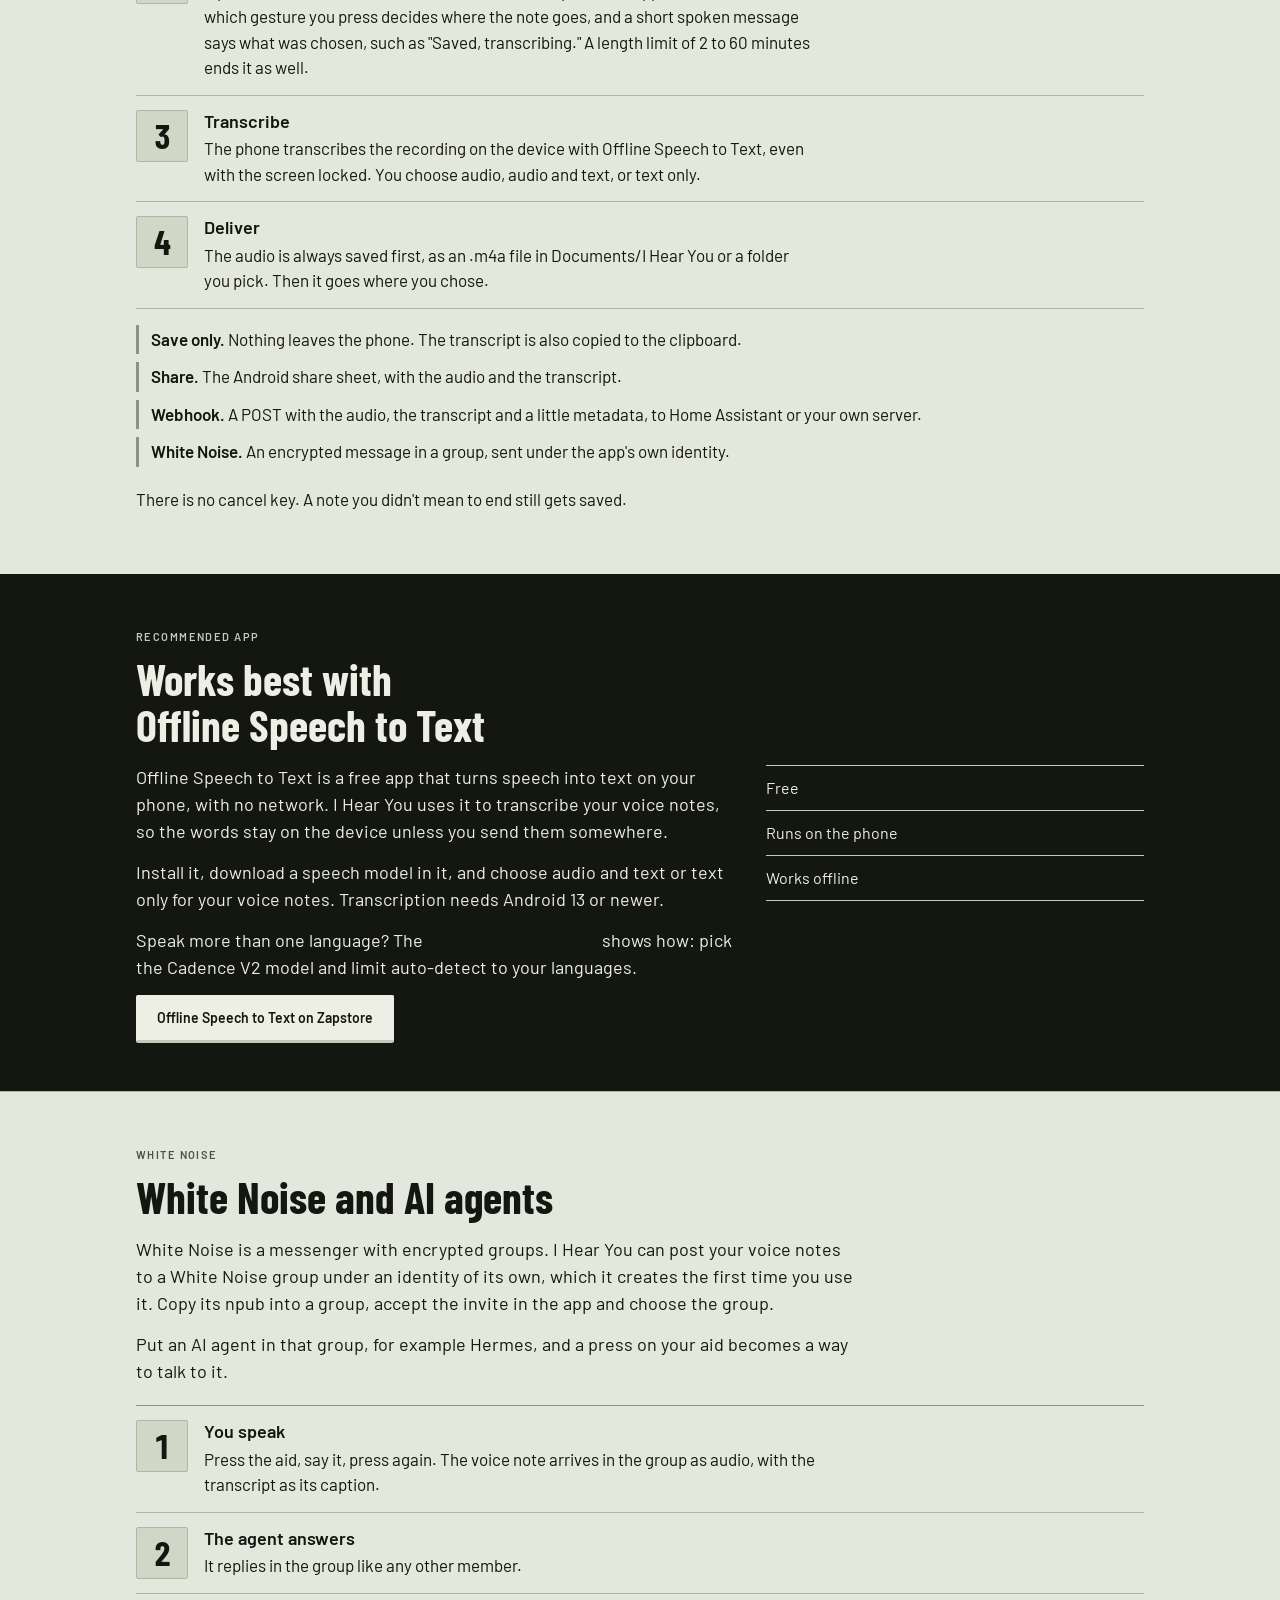
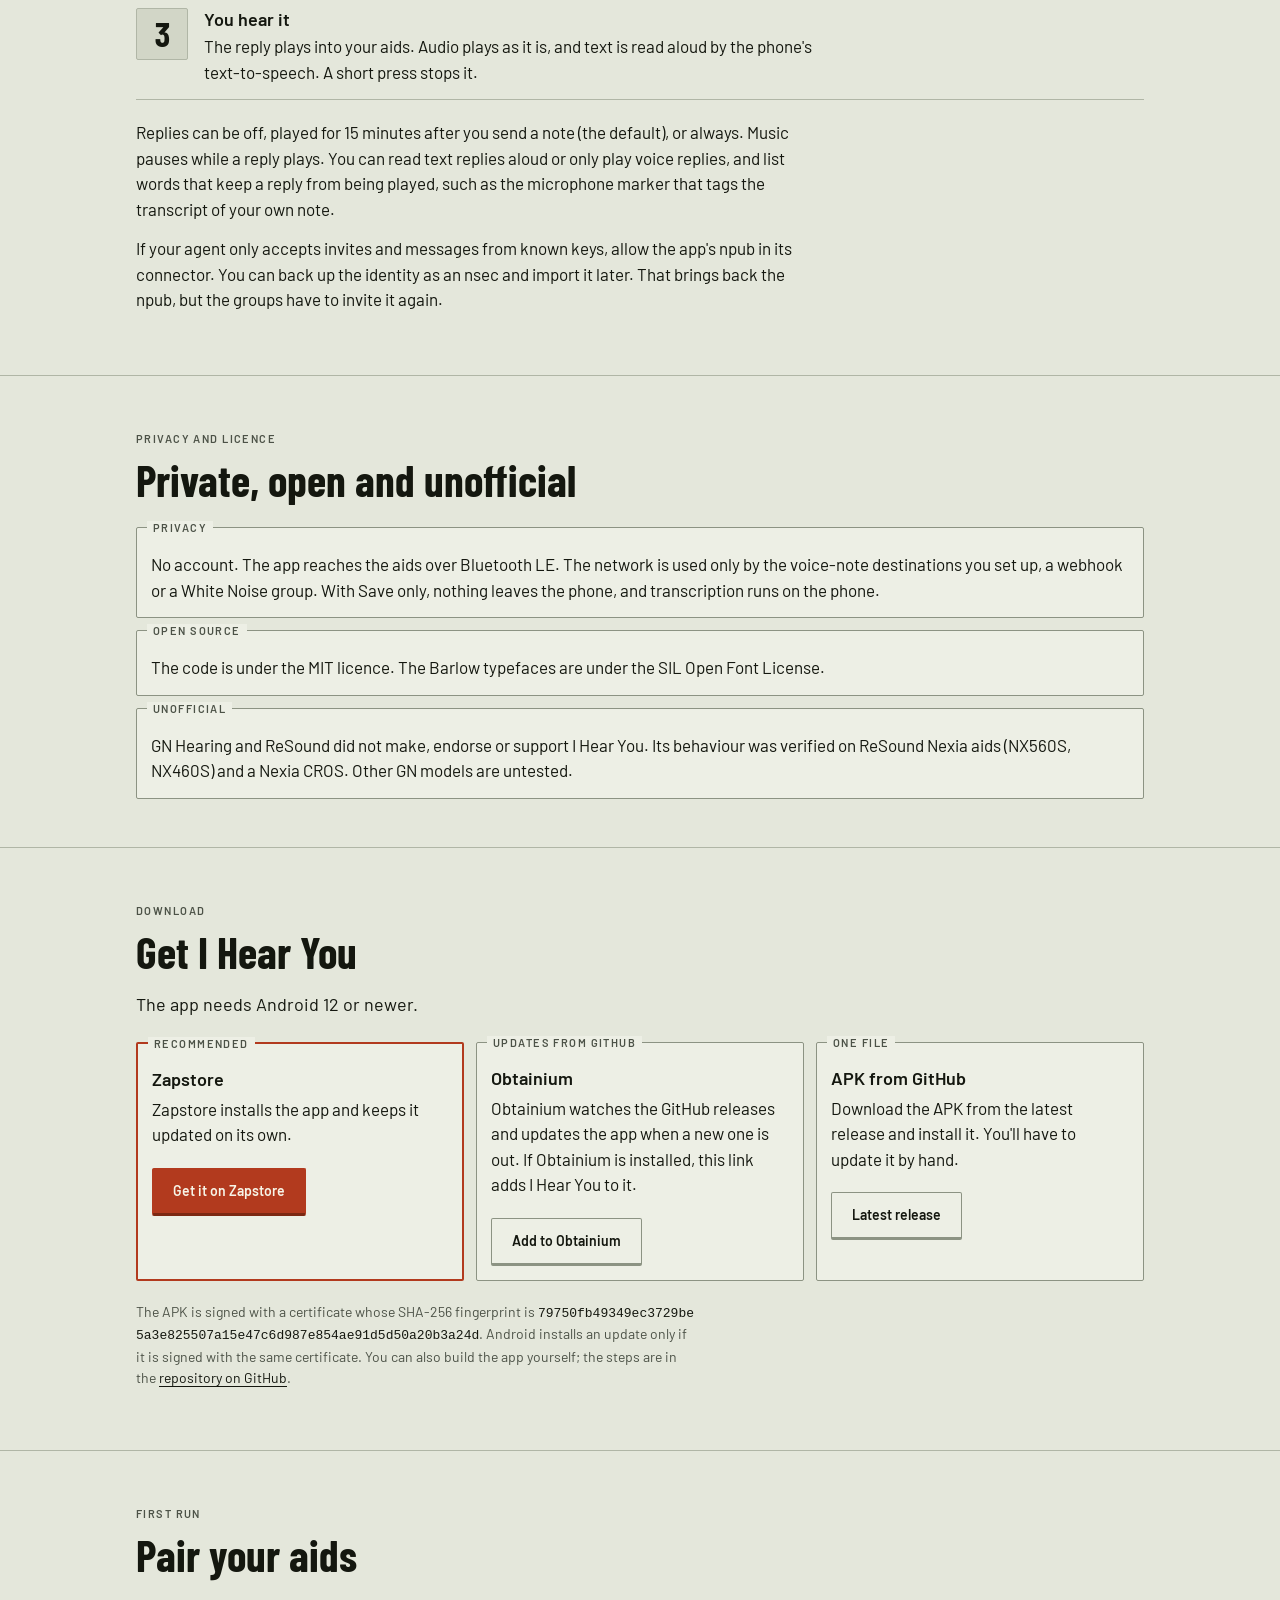
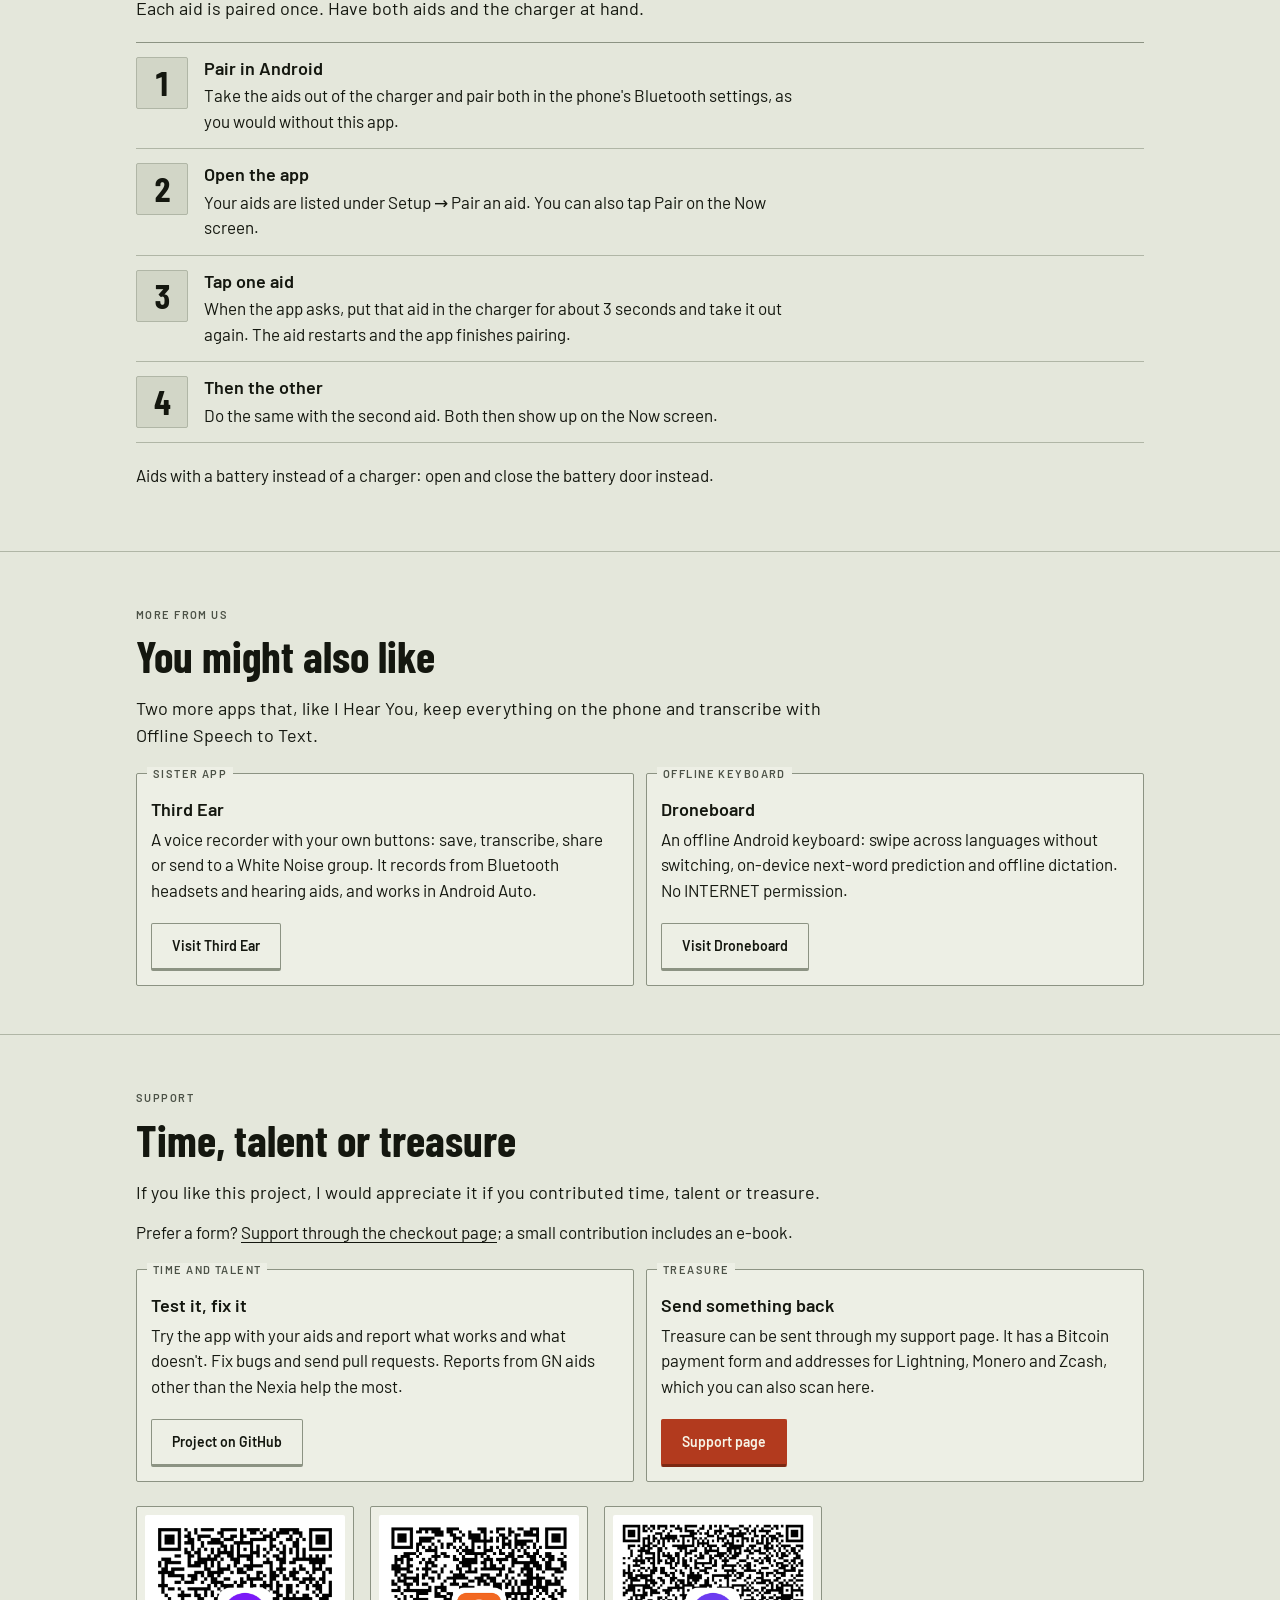
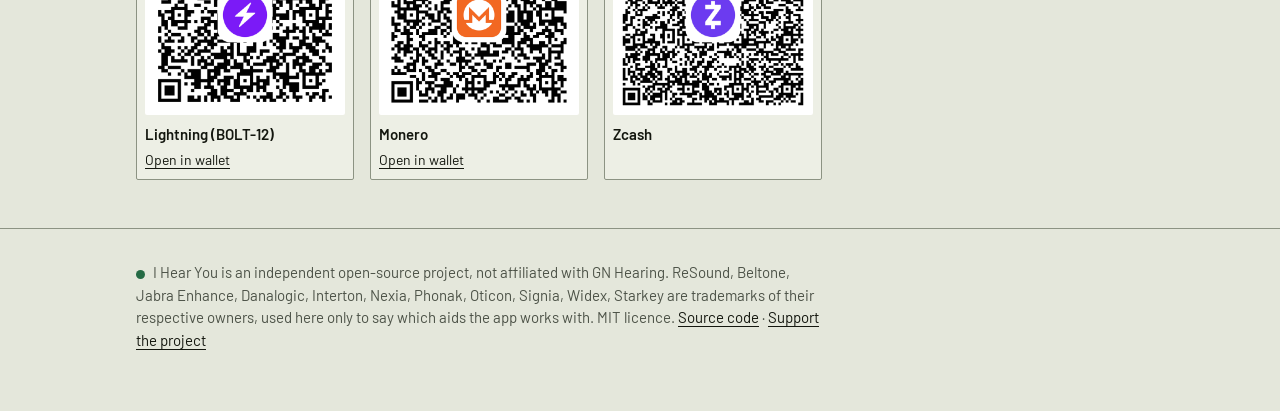
==== commit c7e0e753: "website: drop the stale "early software" / 0.2.0 line The app is mature now, and the version number " ====
--- a/website/index.html
+++ b/website/index.html
@@ -110,7 +110,7 @@
 <section id="get"><div class="wrap">
 <span class="label">Download</span>
 <h2>Get I Hear You</h2>
-<p class="intro">Version 0.2.0 is early software. It needs Android 12 or newer.</p>
+<p class="intro">The app needs Android 12 or newer.</p>
 <div class="grid three"><div class="plate pick"><span class="label">Recommended</span><h3>Zapstore</h3><p>Zapstore installs the app and keeps it updated on its own.</p><p><a class="key primary" href="https://zapstore.dev/apps/app.ihearyou">Get it on Zapstore</a></p></div><div class="plate"><span class="label">Updates from GitHub</span><h3>Obtainium</h3><p>Obtainium watches the GitHub releases and updates the app when a new one is out. If Obtainium is installed, this link adds I Hear You to it.</p><p><a class="key" href="obtainium://add/https://github.com/jooray/i-hear-you">Add to Obtainium</a></p></div><div class="plate"><span class="label">One file</span><h3>APK from GitHub</h3><p>Download the APK from the latest release and install it. You&#x27;ll have to update it by hand.</p><p><a class="key" href="https://github.com/jooray/i-hear-you/releases/latest">Latest release</a></p></div></div>
 <p class="fine">The APK is signed with a certificate whose SHA-256 fingerprint is <code>79750fb49349ec3729be5a3e825507a15e47c6d987e854ae91d5d50a20b3a24d</code>. Android installs an update only if it is signed with the same certificate. You can also build the app yourself; the steps are in the <a href="https://github.com/jooray/i-hear-you">repository on GitHub</a>.</p>
 </div></section>
